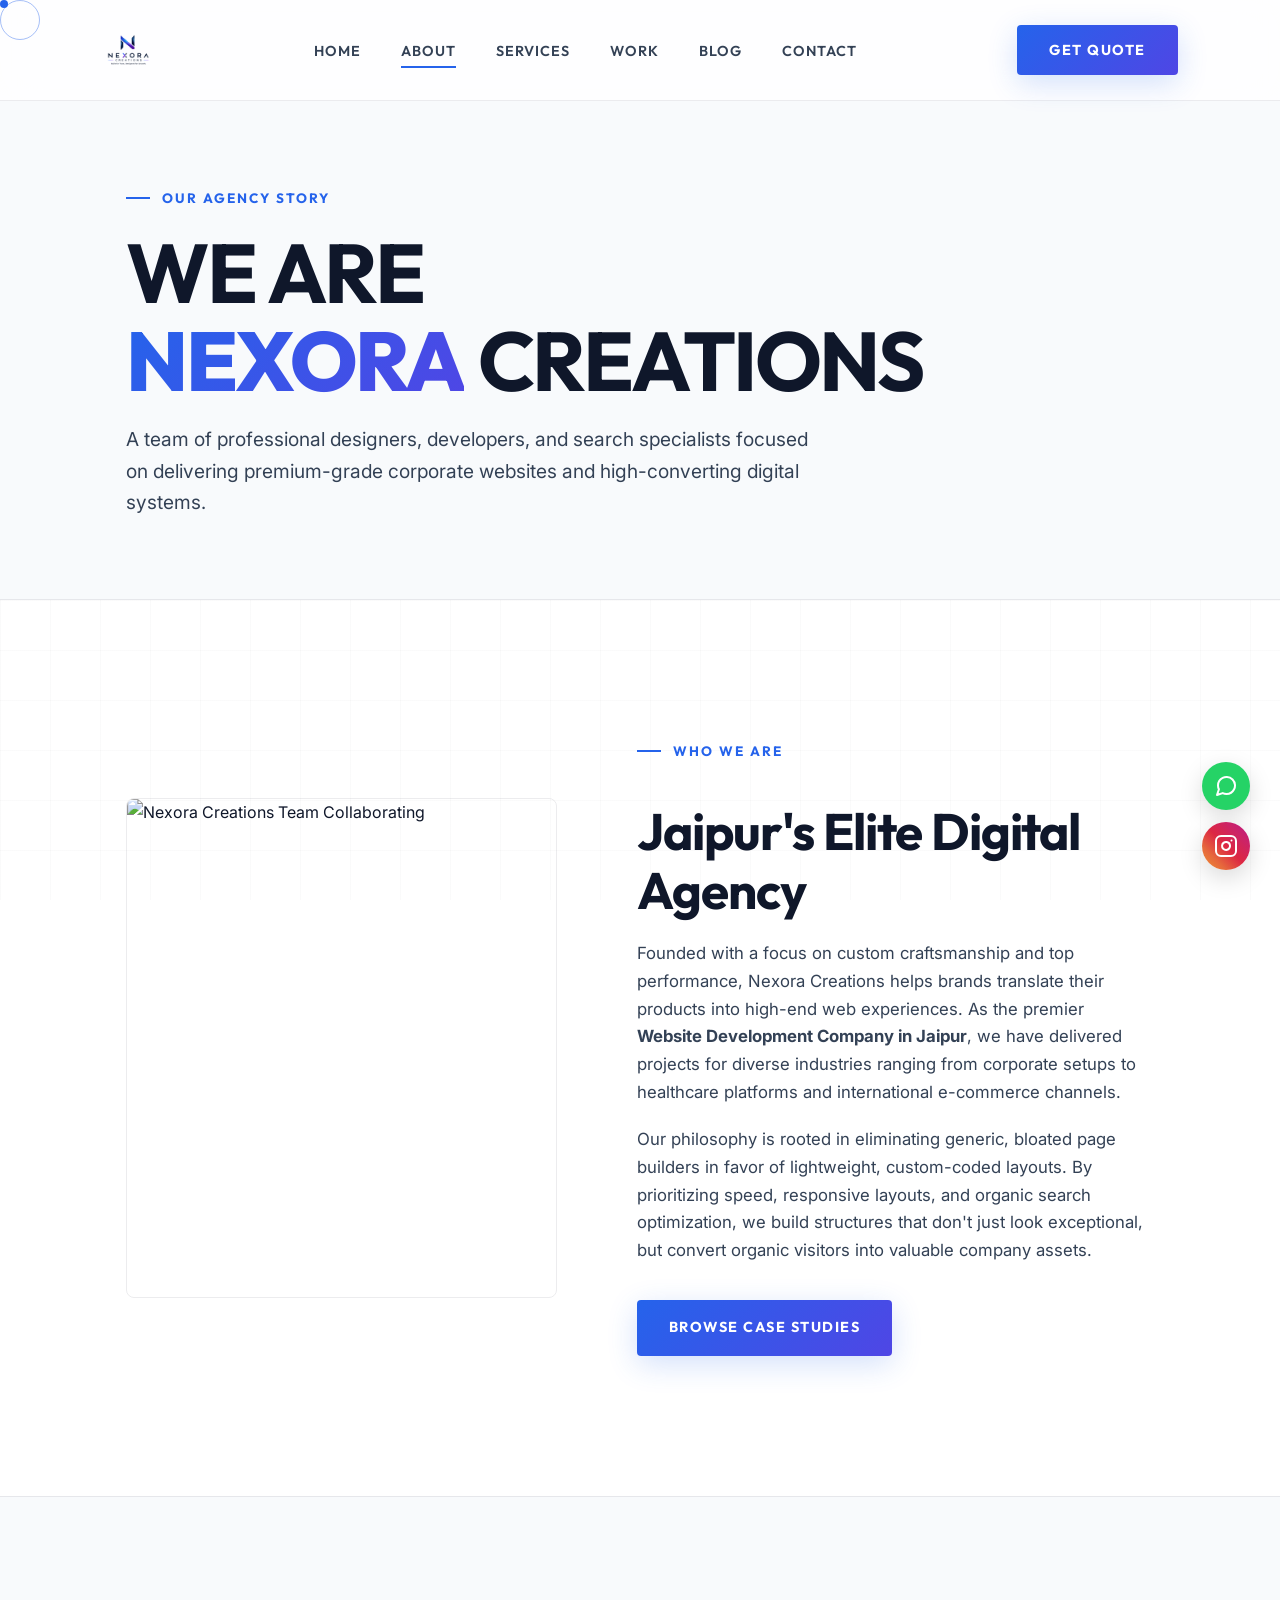
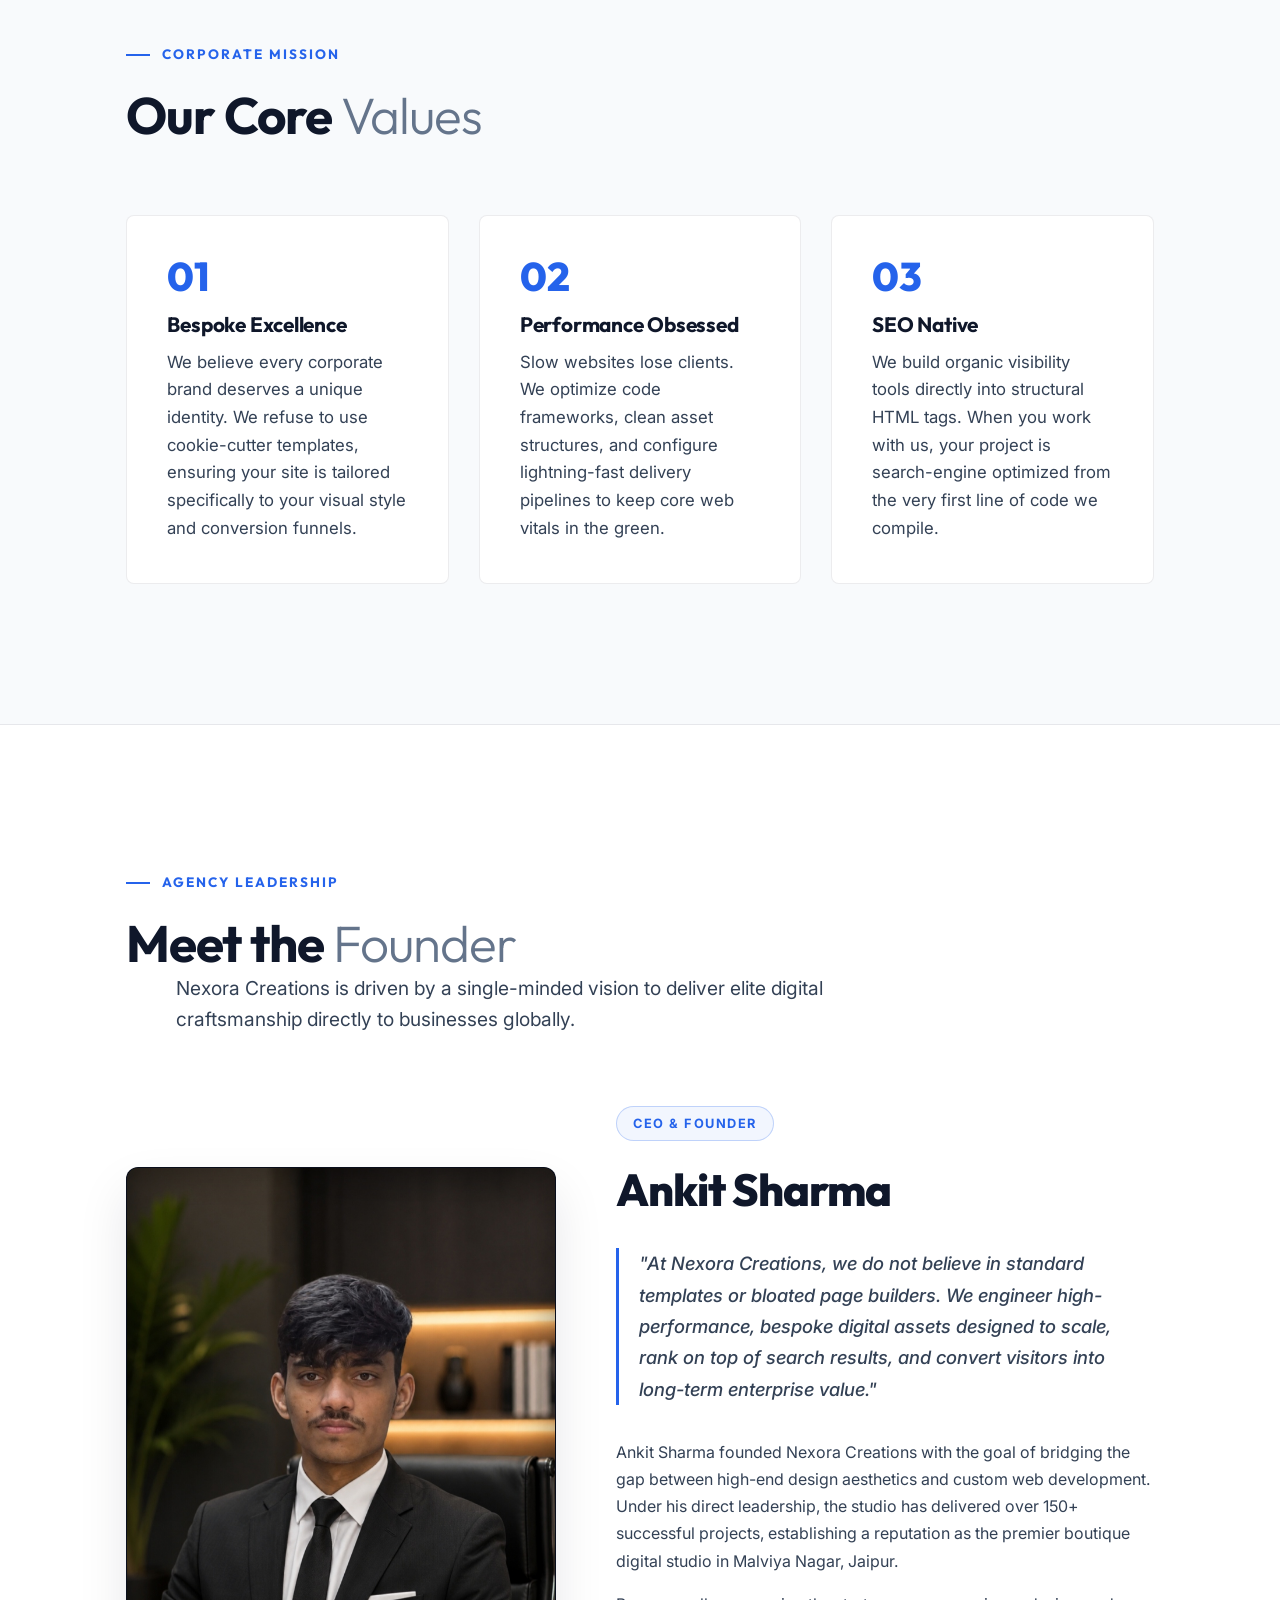
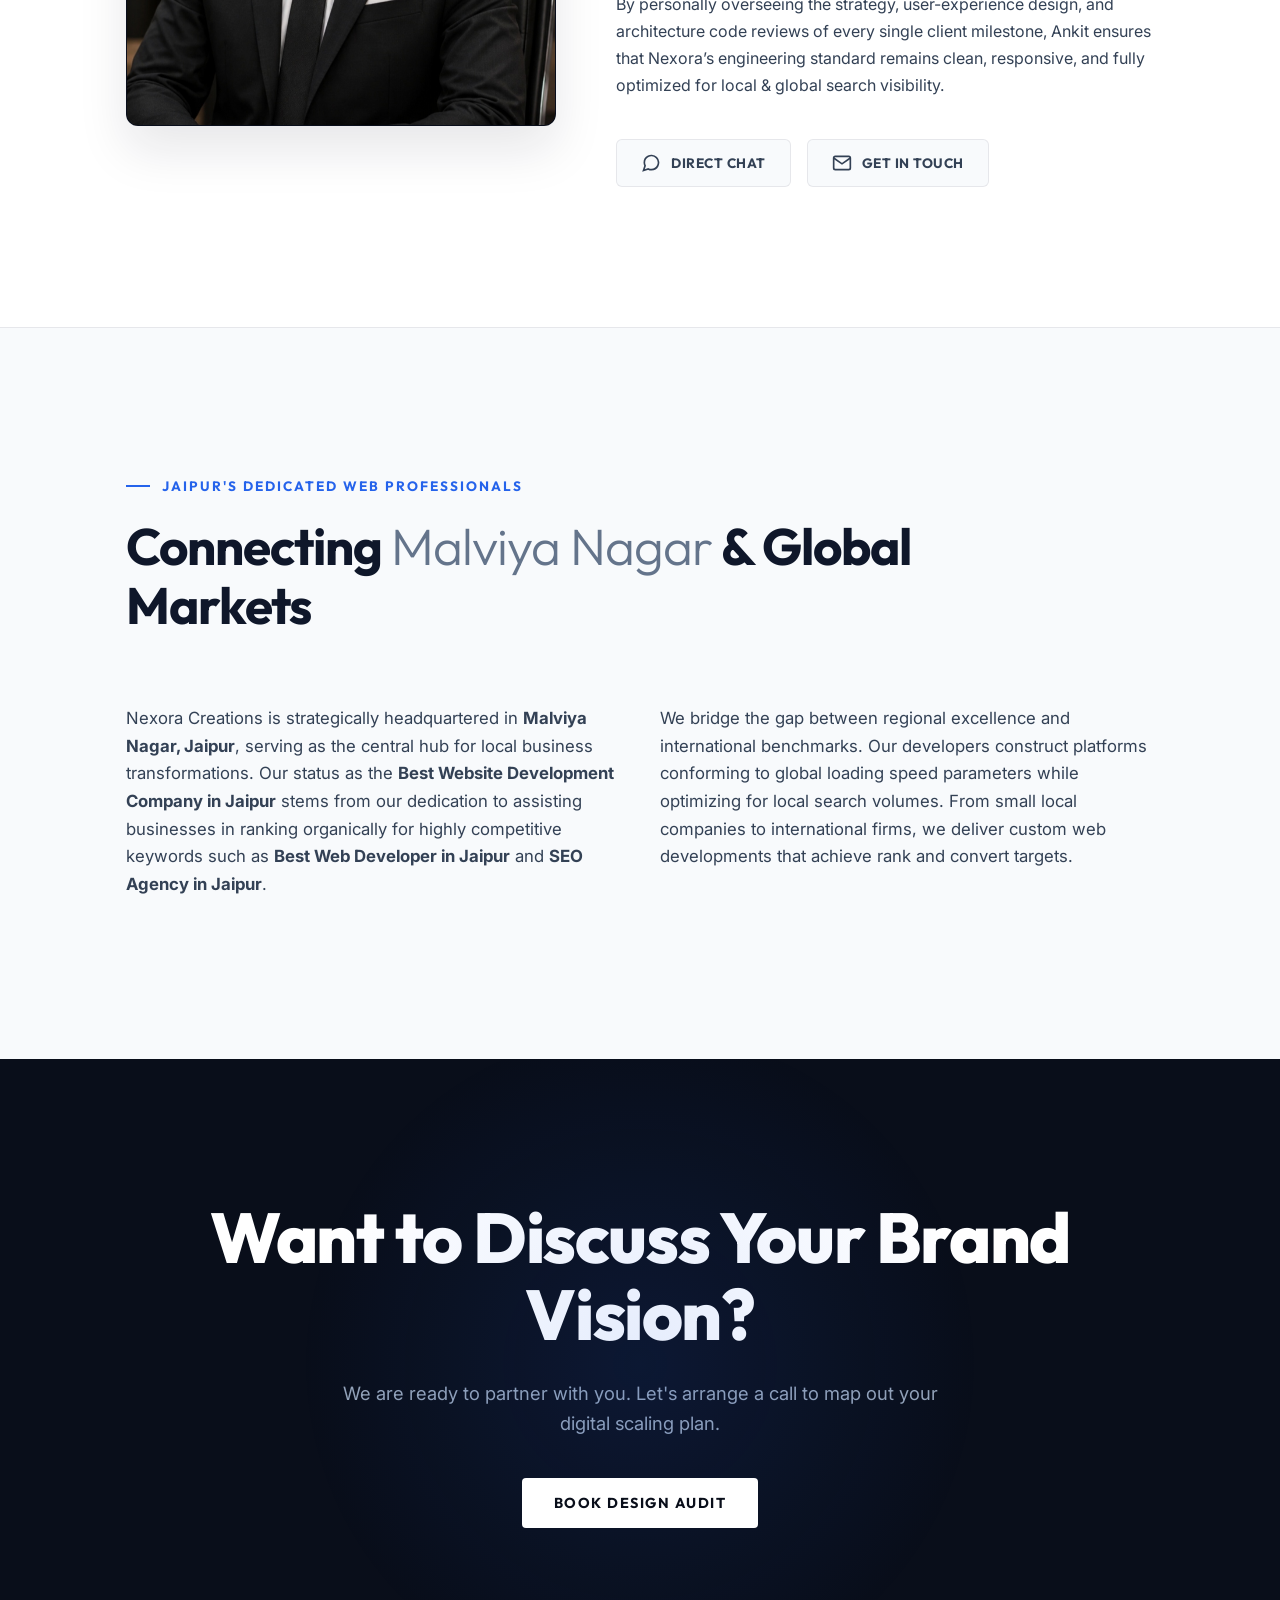
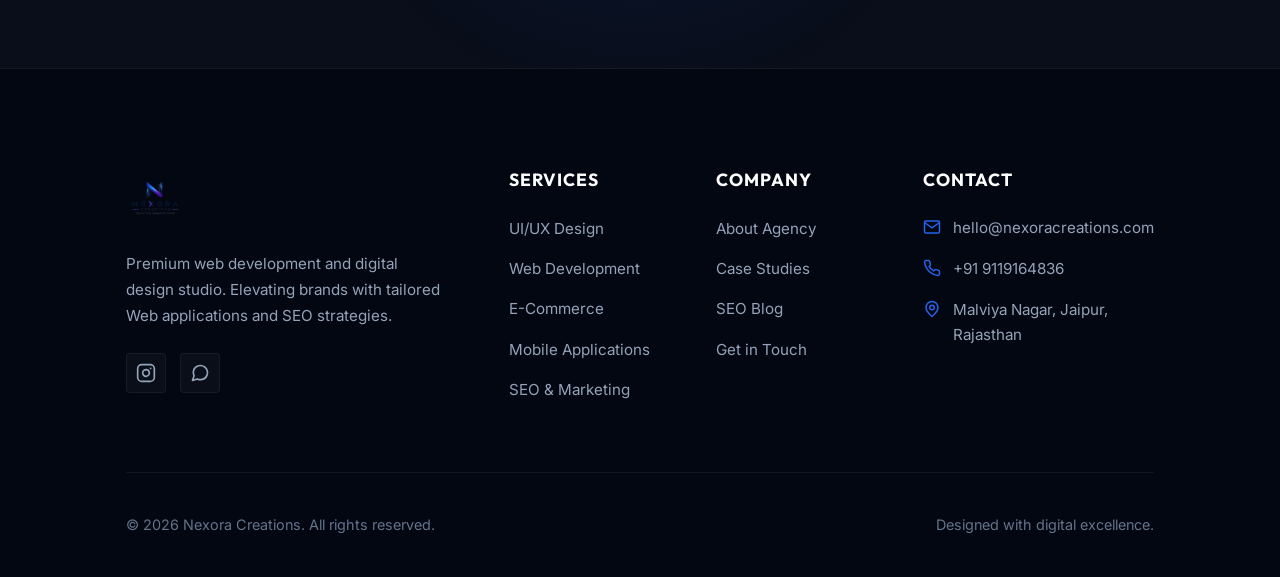
==== about.html @ 2a646247 "Initial website upload" ====
<!DOCTYPE html>
<html lang="en" class="lenis lenis-smooth">

<head>
    <meta charset="UTF-8">
    <meta name="viewport" content="width=device-width, initial-scale=1.0">
    <meta name="color-scheme" content="light only">
    
    <!-- Primary SEO Metadata -->
    <title>About Us — Nexora Creations | Best Digital Agency in Jaipur</title>
    <meta name="description" content="Discover the story behind Nexora Creations. As the Best Digital Agency and Website Development Company in Jaipur, we specialize in high-end design, custom development, and SEO.">
    <meta name="keywords" content="Best Digital Agency in Jaipur, Website Designer in Malviya Nagar Jaipur, Best Web Developer in Jaipur, Custom Website Development">
    <meta name="robots" content="index, follow">
    <link rel="canonical" href="https://www.nexoracreations.com/about.html">

    <!-- Open Graph -->
    <meta property="og:type" content="website">
    <meta property="og:url" content="https://www.nexoracreations.com/about.html">
    <meta property="og:title" content="About Us — Nexora Creations | Best Digital Agency in Jaipur">
    <meta property="og:description" content="Meet the team crafting premium digital excellence in Jaipur. Custom designs, modern architectures, and organic growth solutions.">
    <meta property="og:image" content="logo.png">

    <!-- Fonts -->
    <link rel="preconnect" href="https://fonts.googleapis.com">
    <link rel="preconnect" href="https://fonts.gstatic.com" crossorigin>
    <link href="https://fonts.googleapis.com/css2?family=Outfit:wght@200;300;400;500;600;700;800;900&family=Inter:wght@300;400;500;600&display=swap" rel="stylesheet">
    
    <!-- Stylesheets -->
    <link rel="stylesheet" href="css/style.css">

    <!-- Library Scripts -->
    <script src="https://cdn.jsdelivr.net/gh/studio-freight/lenis@1.0.27/bundled/lenis.min.js"></script>
    <script src="https://cdnjs.cloudflare.com/ajax/libs/gsap/3.12.2/gsap.min.js"></script>
    <script src="https://cdnjs.cloudflare.com/ajax/libs/gsap/3.12.2/ScrollTrigger.min.js"></script>
    <script src="https://cdnjs.cloudflare.com/ajax/libs/vanilla-tilt/1.8.1/vanilla-tilt.min.js"></script>
    <!-- Structured Schema Markup (SEO) -->
    <script type="application/ld+json">
    {
      "@context": "https://schema.org",
      "@type": "AboutPage",
      "mainEntity": {
        "@type": "ProfessionalService",
        "name": "Nexora Creations",
        "image": "logo.png",
        "@id": "https://www.nexoracreations.com/#organization",
        "url": "https://www.nexoracreations.com/",
        "telephone": "+919119164836",
        "address": {
          "@type": "PostalAddress",
          "streetAddress": "Malviya Nagar",
          "addressLocality": "Jaipur",
          "addressRegion": "Rajasthan",
          "postalCode": "302017",
          "addressCountry": "IN"
        },
        "founder": {
          "@type": "Person",
          "name": "Ankit Sharma",
          "jobTitle": "CEO & Founder",
          "image": "ankit-sharma.jpg"
        }
      }
    }
    </script>
</head>

<body>

    <!-- Background Noise overlay -->
    <div class="bg-noise"></div>

    <!-- Custom Animated Cursor -->
    <div class="cursor-dot" id="cursorDot"></div>
    <div class="cursor-ring" id="cursorRing"></div>

    <!-- Navigation Header -->
    <header>
        <nav id="navbar">
            <a href="index.html">
                <img src="logo.png" alt="Nexora Creations Logo" class="nav-logo">
            </a>
            
            <ul class="nav-links">
                <li><a href="index.html">Home</a></li>
                <li><a href="about.html" class="active">About</a></li>
                <li><a href="services.html">Services</a></li>
                <li><a href="portfolio.html">Work</a></li>
                <li><a href="blog.html">Blog</a></li>
                <li><a href="contact.html">Contact</a></li>
            </ul>

            <div class="nav-actions">
                <button class="btn btn-primary" onclick="openModal()">Get Quote</button>
                <button class="nav-toggle" aria-label="Toggle Menu">
                    <span></span>
                    <span></span>
                    <span></span>
                </button>
            </div>
        </nav>
    </header>

    <!-- Mobile Bottom Navigation Bar -->
    <div class="mobile-bottom-nav">
        <a href="index.html">
            <svg viewBox="0 0 24 24" fill="none" stroke="currentColor" stroke-width="2" stroke-linecap="round" stroke-linejoin="round">
                <path d="M3 9l9-7 9 7v11a2 2 0 0 1-2 2H5a2 2 0 0 1-2-2z"></path>
                <polyline points="9 22 9 12 15 12 15 22"></polyline>
            </svg>
            <span>Home</span>
        </a>
        <a href="services.html">
            <svg viewBox="0 0 24 24" fill="none" stroke="currentColor" stroke-width="2" stroke-linecap="round" stroke-linejoin="round">
                <rect x="3" y="3" width="7" height="7"></rect>
                <rect x="14" y="3" width="7" height="7"></rect>
                <rect x="14" y="14" width="7" height="7"></rect>
                <rect x="3" y="14" width="7" height="7"></rect>
            </svg>
            <span>Services</span>
        </a>
        <a href="portfolio.html">
            <svg viewBox="0 0 24 24" fill="none" stroke="currentColor" stroke-width="2" stroke-linecap="round" stroke-linejoin="round">
                <path d="M22 19a2 2 0 0 1-2 2H4a2 2 0 0 1-2-2V5a2 2 0 0 1 2-2h5l2 3h9a2 2 0 0 1 2 2z"></path>
            </svg>
            <span>Work</span>
        </a>
        <button onclick="openModal()">
            <svg viewBox="0 0 24 24" fill="none" stroke="currentColor" stroke-width="2" stroke-linecap="round" stroke-linejoin="round">
                <path d="M4 4h16c1.1 0 2 .9 2 2v12c0 1.1-.9 2-2 2H4c-1.1 0-2-.9-2-2V6c0-1.1.9-2 2-2z"></path>
                <polyline points="22,6 12,13 2,6"></polyline>
            </svg>
            <span>Quote</span>
        </button>
    </div>

    <main>
        <!-- About Hero Section -->
        <section class="about-hero">
            <div class="container">
                <div class="section-tag hero-tag" style="opacity: 1; transform: none;">Our Agency Story</div>
                <h1 class="hero-title" style="margin-bottom: 20px;">
                    <span class="line" style="overflow: visible;"><span class="word" style="opacity: 1; transform: none;">WE ARE</span></span>
                    <span class="line" style="overflow: visible;"><span class="word highlight" style="opacity: 1; transform: none;">NEXORA</span> <span class="word" style="opacity: 1; transform: none;">CREATIONS</span></span>
                </h1>
                <p class="lead">A team of professional designers, developers, and search specialists focused on delivering premium-grade corporate websites and high-converting digital systems.</p>
            </div>
        </section>

        <!-- Who We Are / Intro Details -->
        <section class="about-intro">
            <div class="container">
                <div class="about-intro-grid">
                    <div class="about-intro-img gs-reveal">
                        <img src="https://images.unsplash.com/photo-1522071820081-009f0129c71c?auto=format&fit=crop&w=800&q=80" alt="Nexora Creations Team Collaborating">
                    </div>
                    <div class="about-intro-content gs-reveal">
                        <div class="section-tag">Who We Are</div>
                        <h2>Jaipur's Elite <span>Digital Agency</span></h2>
                        <p>Founded with a focus on custom craftsmanship and top performance, Nexora Creations helps brands translate their products into high-end web experiences. As the premier <strong>Website Development Company in Jaipur</strong>, we have delivered projects for diverse industries ranging from corporate setups to healthcare platforms and international e-commerce channels.</p>
                        <p>Our philosophy is rooted in eliminating generic, bloated page builders in favor of lightweight, custom-coded layouts. By prioritizing speed, responsive layouts, and organic search optimization, we build structures that don't just look exceptional, but convert organic visitors into valuable company assets.</p>
                        <div style="margin-top: 15px;">
                            <a href="portfolio.html" class="btn btn-primary">Browse Case Studies</a>
                        </div>
                    </div>
                </div>
            </div>
        </section>

        <!-- Core Corporate Values -->
        <section class="about-values" style="background-color: var(--color-bg-alt); border-top: 1px solid var(--color-border-light); border-bottom: 1px solid var(--color-border-light);">
            <div class="container">
                <div class="section-title-wrap text-center">
                    <div class="section-tag gs-reveal">Corporate Mission</div>
                    <h2 class="section-title gs-reveal">Our Core <span>Values</span></h2>
                </div>

                <div class="values-grid">
                    <!-- Value 1 -->
                    <div class="value-card gs-reveal">
                        <div class="value-num">01</div>
                        <h3 class="value-title">Bespoke Excellence</h3>
                        <p>We believe every corporate brand deserves a unique identity. We refuse to use cookie-cutter templates, ensuring your site is tailored specifically to your visual style and conversion funnels.</p>
                    </div>

                    <!-- Value 2 -->
                    <div class="value-card gs-reveal">
                        <div class="value-num">02</div>
                        <h3 class="value-title">Performance Obsessed</h3>
                        <p>Slow websites lose clients. We optimize code frameworks, clean asset structures, and configure lightning-fast delivery pipelines to keep core web vitals in the green.</p>
                    </div>

                    <!-- Value 3 -->
                    <div class="value-card gs-reveal">
                        <div class="value-num">03</div>
                        <h3 class="value-title">SEO Native</h3>
                        <p>We build organic visibility tools directly into structural HTML tags. When you work with us, your project is search-engine optimized from the very first line of code we compile.</p>
                    </div>
                </div>
            </div>
        </section>

        <!-- Professional Team Section -->
        <section class="about-team" id="leadership">
            <div class="container">
                <div class="section-title-wrap text-center">
                    <div class="section-tag gs-reveal">Agency Leadership</div>
                    <h2 class="section-title gs-reveal">Meet the <span>Founder</span></h2>
                    <p class="lead gs-reveal" style="margin-inline: auto;">Nexora Creations is driven by a single-minded vision to deliver elite digital craftsmanship directly to businesses globally.</p>
                </div>

                <div class="founder-profile-grid gs-reveal">
                    <!-- Left: Founder Image Wrapper -->
                    <div class="founder-img-col">
                        <div class="founder-img-wrapper" data-tilt>
                            <img src="ankit-sharma.jpg" alt="Ankit Sharma - CEO & Founder of Nexora Creations" class="founder-image">
                            <div class="founder-img-glow"></div>
                        </div>
                    </div>
                    
                    <!-- Right: Founder Details & Biography -->
                    <div class="founder-info-col">
                        <div class="founder-role-tag">CEO & Founder</div>
                        <h3 class="founder-name">Ankit Sharma</h3>
                        <p class="founder-quote">"At Nexora Creations, we do not believe in standard templates or bloated page builders. We engineer high-performance, bespoke digital assets designed to scale, rank on top of search results, and convert visitors into long-term enterprise value."</p>
                        
                        <div class="founder-bio">
                            <p>Ankit Sharma founded Nexora Creations with the goal of bridging the gap between high-end design aesthetics and custom web development. Under his direct leadership, the studio has delivered over 150+ successful projects, establishing a reputation as the premier boutique digital studio in Malviya Nagar, Jaipur.</p>
                            <p>By personally overseeing the strategy, user-experience design, and architecture code reviews of every single client milestone, Ankit ensures that Nexora’s engineering standard remains clean, responsive, and fully optimized for local & global search visibility.</p>
                        </div>

                        <!-- Founder Socials & CTA -->
                        <div class="founder-socials-wrap">
                            <a href="https://wa.me/919119164836" target="_blank" class="founder-social-link" aria-label="WhatsApp Contact">
                                <svg viewBox="0 0 24 24" width="20" height="20" stroke="currentColor" stroke-width="2" fill="none"><path d="M21 11.5a8.38 8.38 0 0 1-.9 3.8 8.5 8.5 0 0 1-7.6 4.7 8.38 8.38 0 0 1-3.8-.9L3 21l1.9-5.7a8.38 8.38 0 0 1-.9-3.8 8.5 8.5 0 0 1 4.7-7.6 8.38 8.38 0 0 1 3.8-.9h.5a8.48 8.48 0 0 1 8 8v.5z"></path></svg>
                                <span>Direct Chat</span>
                            </a>
                            <a href="mailto:hello@nexoracreations.com" class="founder-social-link" aria-label="Email Contact">
                                <svg viewBox="0 0 24 24" width="20" height="20" stroke="currentColor" stroke-width="2" fill="none"><path d="M4 4h16c1.1 0 2 .9 2 2v12c0 1.1-.9 2-2 2H4c-1.1 0-2-.9-2-2V6c0-1.1.9-2 2-2z"></path><polyline points="22,6 12,13 2,6"></polyline></svg>
                                <span>Get in Touch</span>
                            </a>
                        </div>
                    </div>
                </div>
            </div>
        </section>

        <!-- Local SEO Text Module -->
        <section class="about-seo" style="background-color: var(--color-bg-alt); border-top: 1px solid var(--color-border-light);">
            <div class="container">
                <div class="section-title-wrap">
                    <div class="section-tag gs-reveal">Jaipur's Dedicated Web Professionals</div>
                    <h2 class="section-title gs-reveal">Connecting <span>Malviya Nagar</span> & Global Markets</h2>
                </div>
                <div class="grid-2 gs-reveal">
                    <div>
                        <p style="margin-bottom: 20px;">Nexora Creations is strategically headquartered in <strong>Malviya Nagar, Jaipur</strong>, serving as the central hub for local business transformations. Our status as the <strong>Best Website Development Company in Jaipur</strong> stems from our dedication to assisting businesses in ranking organically for highly competitive keywords such as <strong>Best Web Developer in Jaipur</strong> and <strong>SEO Agency in Jaipur</strong>.</p>
                    </div>
                    <div>
                        <p style="margin-bottom: 20px;">We bridge the gap between regional excellence and international benchmarks. Our developers construct platforms conforming to global loading speed parameters while optimizing for local search volumes. From small local companies to international firms, we deliver custom web developments that achieve rank and convert targets.</p>
                    </div>
                </div>
            </div>
        </section>

        <!-- Final CTA Section -->
        <section class="cta-section">
            <div class="container">
                <h2 class="cta-title gs-reveal">Want to Discuss Your Brand Vision?</h2>
                <p class="cta-desc gs-reveal">We are ready to partner with you. Let's arrange a call to map out your digital scaling plan.</p>
                <button class="btn btn-dark gs-reveal" onclick="openModal()">Book Design Audit</button>
            </div>
        </section>
    </main>

    <!-- Footer -->
    <footer>
        <div class="container">
            <div class="footer-grid">
                <div class="footer-brand">
                    <img src="logo.png" alt="Nexora Creations Logo" class="footer-logo">
                    <p>Premium web development and digital design studio. Elevating brands with tailored Web applications and SEO strategies.</p>
                    <div class="footer-socials">
                        <a href="https://www.instagram.com/nexoracreationss" target="_blank" aria-label="Instagram"><svg viewBox="0 0 24 24" width="20" height="20" stroke="currentColor" stroke-width="2" fill="none" stroke-linecap="round" stroke-linejoin="round"><rect x="2" y="2" width="20" height="20" rx="5" ry="5"></rect><path d="M16 11.37A4 4 0 1 1 12.63 8 4 4 0 0 1 16 11.37z"></path><line x1="17.5" y1="6.5" x2="17.51" y2="6.5"></line></svg></a>
                        <a href="https://wa.me/919119164836" target="_blank" aria-label="WhatsApp"><svg viewBox="0 0 24 24" width="20" height="20" stroke="currentColor" stroke-width="2" fill="none" stroke-linecap="round" stroke-linejoin="round"><path d="M21 11.5a8.38 8.38 0 0 1-.9 3.8 8.5 8.5 0 0 1-7.6 4.7 8.38 8.38 0 0 1-3.8-.9L3 21l1.9-5.7a8.38 8.38 0 0 1-.9-3.8 8.5 8.5 0 0 1 4.7-7.6 8.38 8.38 0 0 1 3.8-.9h.5a8.48 8.48 0 0 1 8 8v.5z"></path></svg></a>
                    </div>
                </div>

                <div>
                    <h4 class="footer-title">Services</h4>
                    <ul class="footer-links">
                        <li><a href="services.html">UI/UX Design</a></li>
                        <li><a href="services.html">Web Development</a></li>
                        <li><a href="services.html">E-Commerce</a></li>
                        <li><a href="services.html">Mobile Applications</a></li>
                        <li><a href="services.html">SEO & Marketing</a></li>
                    </ul>
                </div>

                <div>
                    <h4 class="footer-title">Company</h4>
                    <ul class="footer-links">
                        <li><a href="about.html">About Agency</a></li>
                        <li><a href="portfolio.html">Case Studies</a></li>
                        <li><a href="blog.html">SEO Blog</a></li>
                        <li><a href="contact.html">Get in Touch</a></li>
                    </ul>
                </div>

                <div>
                    <h4 class="footer-title">Contact</h4>
                    <div class="footer-contact-info">
                        <div class="footer-contact-item">
                            <svg viewBox="0 0 24 24" width="18" height="18" stroke="currentColor" stroke-width="2" fill="none"><path d="M4 4h16c1.1 0 2 .9 2 2v12c0 1.1-.9 2-2 2H4c-1.1 0-2-.9-2-2V6c0-1.1.9-2 2-2z"></path><polyline points="22,6 12,13 2,6"></polyline></svg>
                            <a href="mailto:hello@nexoracreations.com">hello@nexoracreations.com</a>
                        </div>
                        <div class="footer-contact-item">
                            <svg viewBox="0 0 24 24" width="18" height="18" stroke="currentColor" stroke-width="2" fill="none"><path d="M22 16.92v3a2 2 0 0 1-2.18 2 19.79 19.79 0 0 1-8.63-3.07 19.5 19.5 0 0 1-6-6 19.79 19.79 0 0 1-3.07-8.67A2 2 0 0 1 4.11 2h3a2 2 0 0 1 2 1.72 12.84 12.84 0 0 0 .7 2.81 2 2 0 0 1-.45 2.11L8.09 9.91a16 16 0 0 0 6 6l1.27-1.27a2 2 0 0 1 2.11-.45 12.84 12.84 0 0 0 2.81.7A2 2 0 0 1 22 16.92z"></path></svg>
                            <a href="tel:+919119164836">+91 9119164836</a>
                        </div>
                        <div class="footer-contact-item">
                            <svg viewBox="0 0 24 24" width="18" height="18" stroke="currentColor" stroke-width="2" fill="none"><path d="M12 2a8 8 0 0 0-8 8c0 5.25 8 12 8 12s8-6.75 8-12a8 8 0 0 0-8-8z"></path><circle cx="12" cy="10" r="3"></circle></svg>
                            <span>Malviya Nagar, Jaipur, Rajasthan</span>
                        </div>
                    </div>
                </div>
            </div>

            <div class="footer-bottom">
                <div>&copy; 2026 Nexora Creations. All rights reserved.</div>
                <div>Designed with digital excellence.</div>
            </div>
        </div>
    </footer>

    <!-- Quote Modal Overlay -->
    <div class="modal-overlay" id="contactModal">
        <div class="modal-content">
            <button class="modal-close" onclick="closeModal()">×</button>
            <div id="modalFormContainer">
                <h3 style="font-size: 2rem; margin-bottom: 8px; font-weight: 800;">Let's Build Something.</h3>
                <p style="color: var(--color-text-muted); margin-bottom: 24px; font-size: 0.95rem;">Fill out the details below and we will contact you within 24 hours.</p>
                
                <form id="projectForm" action="https://formspree.io/f/xjglbkdb" method="POST">
                    <input type="hidden" name="_subject" value="Nexora About Inquiry">
                    <input type="hidden" name="_captcha" value="false">
                    <input type="hidden" name="_template" value="table">
                    
                    <div class="form-group" style="margin-bottom: 16px;">
                        <input type="text" name="name" placeholder="Your Name" required class="form-control">
                    </div>
                    <div class="form-group" style="margin-bottom: 16px;">
                        <input type="email" name="email" placeholder="Your Email Address" required class="form-control">
                    </div>
                    <div class="form-group" style="margin-bottom: 16px;">
                        <input type="tel" name="phone" placeholder="Your Phone Number" class="form-control">
                    </div>
                    <div class="form-group" style="margin-bottom: 20px;">
                        <textarea name="requirements" placeholder="Tell us about your project requirements..." required class="form-control" rows="4"></textarea>
                    </div>
                    
                    <input type="text" name="_honey" style="display:none">
                    <button type="submit" class="btn btn-primary" style="width: 100%; cursor: none;">Submit Details</button>
                </form>
            </div>

            <div id="modalSuccess" style="display: none; text-align: center; padding: 20px 0;">
                <div class="success-check">✓</div>
                <h3 style="font-size: 2.2rem; margin-bottom: 12px; font-weight: 800;">Thank You!</h3>
                <p style="color: var(--color-text-secondary); font-size: 1.05rem; line-height: 1.6;">Your project details have been received successfully. Our team will contact you shortly.</p>
            </div>
        </div>
    </div>

    <!-- Floating Socials -->
    <div class="floating-socials">
        <a href="https://wa.me/919119164836" class="float-btn float-whatsapp" target="_blank" title="WhatsApp Us" aria-label="WhatsApp Contact">
            <svg viewBox="0 0 24 24" width="24" height="24" stroke="currentColor" stroke-width="2" fill="none" stroke-linecap="round" stroke-linejoin="round">
                <path d="M21 11.5a8.38 8.38 0 0 1-.9 3.8 8.5 8.5 0 0 1-7.6 4.7 8.38 8.38 0 0 1-3.8-.9L3 21l1.9-5.7a8.38 8.38 0 0 1-.9-3.8 8.5 8.5 0 0 1 4.7-7.6 8.38 8.38 0 0 1 3.8-.9h.5a8.48 8.48 0 0 1 8 8v.5z"></path>
            </svg>
        </a>
        <a href="https://www.instagram.com/nexoracreationss" class="float-btn float-instagram" target="_blank" title="Instagram" aria-label="Instagram Social Link">
            <svg viewBox="0 0 24 24" width="24" height="24" stroke="currentColor" stroke-width="2" fill="none" stroke-linecap="round" stroke-linejoin="round">
                <rect x="2" y="2" width="20" height="20" rx="5" ry="5"></rect>
                <path d="M16 11.37A4 4 0 1 1 12.63 8 4 4 0 0 1 16 11.37z"></path>
                <line x1="17.5" y1="6.5" x2="17.51" y2="6.5"></line>
            </svg>
        </a>
    </div>

    <!-- Main scripts -->
    <script src="js/main.js" defer></script>
</body>

</html>
---- css/style.css ----
/* ==========================================================================
   Nexora Creations - Premium Unified Stylesheet
   ========================================================================== */

/* --------------------------------------------------------------------------
   1. Design System Variables & Tokens
   -------------------------------------------------------------------------- */
:root {
    /* Color Palette */
    --color-bg-light: #ffffff;
    --color-bg-alt: #f8fafc;
    --color-bg-dark: #090e1a;
    --color-surface-light: rgba(255, 255, 255, 0.8);
    --color-surface-dark: rgba(15, 23, 42, 0.95);
    
    --color-text-primary: #0f172a;    /* Slate 900 */
    --color-text-secondary: #334155;  /* Slate 700 */
    --color-text-muted: #64748b;      /* Slate 500 */
    --color-text-light: #f1f5f9;      /* Slate 100 */
    
    --color-primary: #2563eb;         /* Royal Blue */
    --color-primary-hover: #1d4ed8;   /* Darker Blue */
    --color-accent: #4f46e5;          /* Indigo Accent */
    --color-accent-glow: rgba(79, 70, 229, 0.15);
    
    --color-border-light: rgba(15, 23, 42, 0.08);
    --color-border-dark: rgba(255, 255, 255, 0.08);
    --color-border-accent: rgba(37, 99, 235, 0.25);

    /* Fonts */
    --font-heading: 'Outfit', -apple-system, BlinkMacSystemFont, "Segoe UI", Roboto, sans-serif;
    --font-body: 'Inter', -apple-system, BlinkMacSystemFont, "Segoe UI", Roboto, sans-serif;

    /* Transitions & Shadow */
    --transition-smooth: all 0.4s cubic-bezier(0.16, 1, 0.3, 1);
    --transition-fast: all 0.2s ease;
    --shadow-sm: 0 2px 8px rgba(15, 23, 42, 0.04);
    --shadow-md: 0 12px 30px rgba(15, 23, 42, 0.06);
    --shadow-lg: 0 24px 50px rgba(15, 23, 42, 0.1);
    --shadow-accent: 0 8px 30px rgba(37, 99, 235, 0.2);

    /* Layout Spacing */
    --section-padding: 140px 8%;
    --section-padding-mobile: 90px 5%;
}

/* --------------------------------------------------------------------------
   2. Reset & Core Setups
   -------------------------------------------------------------------------- */
* {
    box-sizing: border-box;
    margin: 0;
    padding: 0;
}

html {
    scroll-behavior: initial;
    overflow-x: hidden;
}

html.lenis {
    height: auto;
}

.lenis.lenis-smooth {
    scroll-behavior: auto !important;
}

.lenis.lenis-smooth [data-lenis-prevent] {
    overscroll-behavior: contain;
}

.lenis.lenis-stopped {
    overflow: hidden;
}

.lenis.lenis-scrolling iframe {
    pointer-events: none;
}

body {
    background-color: var(--color-bg-light);
    color: var(--color-text-primary);
    font-family: var(--font-body);
    font-size: 16px;
    line-height: 1.65;
    -webkit-font-smoothing: antialiased;
    -moz-osx-font-smoothing: grayscale;
    overflow-x: hidden;
    cursor: none; /* Hide cursor for custom cursor experience */
}

/* Global Container */
.container {
    width: 100%;
    max-width: 1300px;
    margin: 0 auto;
    padding: 0 24px;
}

/* Grid helper */
.grid-2 { display: grid; grid-template-columns: repeat(2, 1fr); gap: 40px; }
.grid-3 { display: grid; grid-template-columns: repeat(3, 1fr); gap: 30px; }
.grid-4 { display: grid; grid-template-columns: repeat(4, 1fr); gap: 24px; }

/* --------------------------------------------------------------------------
   3. Custom Cursor
   -------------------------------------------------------------------------- */
.cursor-dot {
    width: 8px;
    height: 8px;
    background-color: var(--color-primary);
    border-radius: 50%;
    position: fixed;
    top: 0;
    left: 0;
    pointer-events: none;
    z-index: 100000;
    transition: width 0.2s, height 0.2s, background-color 0.2s;
    will-change: transform;
}

.cursor-ring {
    width: 40px;
    height: 40px;
    border: 1.5px solid rgba(37, 99, 235, 0.4);
    border-radius: 50%;
    position: fixed;
    top: 0;
    left: 0;
    pointer-events: none;
    z-index: 99999;
    transition: width 0.3s, height 0.3s, border-color 0.3s;
    will-change: transform;
}

@media (max-width: 991px) {
    .cursor-dot, .cursor-ring {
        display: none !important;
    }
    body {
        cursor: auto;
    }
}

/* --------------------------------------------------------------------------
   4. Background Elements
   -------------------------------------------------------------------------- */
.bg-noise {
    position: fixed;
    inset: 0;
    z-index: 0;
    background-image: 
        linear-gradient(to right, rgba(15, 23, 42, 0.02) 1px, transparent 1px), 
        linear-gradient(to bottom, rgba(15, 23, 42, 0.02) 1px, transparent 1px);
    background-size: 50px 50px;
    pointer-events: none;
}

.bg-glow {
    position: absolute;
    width: 600px;
    height: 600px;
    background: radial-gradient(circle, var(--color-accent-glow) 0%, transparent 70%);
    border-radius: 50%;
    pointer-events: none;
    z-index: 1;
    filter: blur(80px);
    opacity: 0.6;
}

/* --------------------------------------------------------------------------
   5. Typography
   -------------------------------------------------------------------------- */
h1, h2, h3, h4, h5, h6 {
    font-family: var(--font-heading);
    font-weight: 700;
    line-height: 1.2;
    color: var(--color-text-primary);
}

h1 {
    font-size: clamp(2.8rem, 6.5vw, 5.2rem);
    letter-spacing: -0.03em;
    line-height: 1.05;
}

h2 {
    font-size: clamp(2.2rem, 4vw, 3.4rem);
    letter-spacing: -0.02em;
    line-height: 1.15;
}

h3 {
    font-size: clamp(1.4rem, 2.5vw, 1.8rem);
    letter-spacing: -0.01em;
}

p {
    color: var(--color-text-secondary);
    font-family: var(--font-body);
    font-size: 1.05rem;
    font-weight: 400;
}

p.lead {
    font-size: 1.2rem;
    color: var(--color-text-secondary);
    max-width: 700px;
}

a {
    color: inherit;
    text-decoration: none;
    transition: var(--transition-fast);
}

/* --------------------------------------------------------------------------
   6. Sections General
   -------------------------------------------------------------------------- */
section {
    position: relative;
    padding: var(--section-padding);
    overflow: hidden;
    z-index: 5;
}

.section-dark {
    background-color: var(--color-bg-dark);
    color: var(--color-text-light);
}

.section-dark h2, 
.section-dark h3, 
.section-dark h4 {
    color: #ffffff;
}

.section-dark p {
    color: #94a3b8; /* slate 400 */
}

.section-tag {
    display: inline-flex;
    align-items: center;
    gap: 12px;
    color: var(--color-primary);
    font-family: var(--font-heading);
    font-size: 0.85rem;
    font-weight: 700;
    letter-spacing: 2px;
    text-transform: uppercase;
    margin-bottom: 20px;
}

.section-tag::before {
    content: '';
    width: 24px;
    height: 2px;
    background-color: var(--color-primary);
    display: inline-block;
}

.section-title-wrap {
    margin-bottom: 70px;
    max-width: 800px;
}

.section-title span {
    font-weight: 300;
    color: var(--color-text-muted);
}

.section-dark .section-title span {
    color: #64748b;
}

/* --------------------------------------------------------------------------
   7. Navigation Header
   -------------------------------------------------------------------------- */
#navbar {
    position: fixed;
    top: 0;
    left: 0;
    width: 100%;
    z-index: 100;
    display: flex;
    justify-content: space-between;
    align-items: center;
    padding: 24px 8%;
    background: rgba(255, 255, 255, 0.8);
    backdrop-filter: blur(20px);
    -webkit-backdrop-filter: blur(20px);
    border-bottom: 1px solid var(--color-border-light);
    transition: padding 0.4s ease, background-color 0.4s ease;
}

#navbar.scrolled {
    padding: 14px 8%;
    background: rgba(255, 255, 255, 0.95);
    box-shadow: var(--shadow-sm);
}

.nav-logo {
    height: 52px;
    width: auto;
    object-fit: contain;
    display: block;
    transition: transform 0.3s ease;
}

.nav-logo:hover {
    transform: scale(1.02);
}

.nav-links {
    display: flex;
    gap: 40px;
    list-style: none;
}

.nav-links a {
    color: var(--color-text-secondary);
    font-family: var(--font-heading);
    font-size: 0.9rem;
    font-weight: 600;
    text-transform: uppercase;
    letter-spacing: 1px;
    position: relative;
    padding: 8px 0;
}

.nav-links a:hover {
    color: var(--color-text-primary);
}

.nav-links a::after {
    content: '';
    position: absolute;
    bottom: 0;
    left: 0;
    width: 0%;
    height: 2px;
    background-color: var(--color-primary);
    transition: width 0.3s cubic-bezier(0.16, 1, 0.3, 1);
}

.nav-links a.active::after,
.nav-links a:hover::after {
    width: 100%;
}

.nav-actions {
    display: flex;
    align-items: center;
    gap: 20px;
}

/* Burger menu for tablet/mobile */
.nav-toggle {
    display: none;
    flex-direction: column;
    justify-content: space-between;
    width: 26px;
    height: 18px;
    background: transparent;
    border: none;
    cursor: pointer;
    z-index: 101;
}

.nav-toggle span {
    width: 100%;
    height: 2px;
    background-color: var(--color-text-primary);
    border-radius: 2px;
    transition: var(--transition-fast);
    transform-origin: left center;
}

/* Nav Menu Active */
.nav-toggle.open span:nth-child(1) {
    transform: rotate(45deg);
}
.nav-toggle.open span:nth-child(2) {
    width: 0%;
    opacity: 0;
}
.nav-toggle.open span:nth-child(3) {
    transform: rotate(-45deg);
}

@media (max-width: 991px) {
    #navbar {
        padding: 16px 5%;
    }
    #navbar.scrolled {
        padding: 12px 5%;
    }
    .nav-links {
        position: fixed;
        top: 0;
        right: -100%;
        width: 80%;
        max-width: 400px;
        height: 100vh;
        background-color: var(--color-bg-light);
        box-shadow: -10px 0 30px rgba(0,0,0,0.05);
        flex-direction: column;
        justify-content: center;
        align-items: center;
        gap: 30px;
        transition: right 0.4s cubic-bezier(0.16, 1, 0.3, 1);
        z-index: 100;
    }
    .nav-links.active {
        right: 0;
    }
    .nav-toggle {
        display: flex;
    }
    .nav-actions .btn {
        display: none; /* Hide main CTAs on small screens from nav, visible in menu if needed */
    }
}

/* --------------------------------------------------------------------------
   8. Buttons & UI Elements
   -------------------------------------------------------------------------- */
.btn {
    display: inline-flex;
    align-items: center;
    justify-content: center;
    gap: 10px;
    padding: 16px 32px;
    font-family: var(--font-heading);
    font-size: 0.9rem;
    font-weight: 700;
    text-transform: uppercase;
    letter-spacing: 1.5px;
    border: none;
    border-radius: 4px;
    transition: var(--transition-smooth);
    position: relative;
    overflow: hidden;
    cursor: none;
    z-index: 1;
}

.btn-primary {
    background: linear-gradient(135deg, var(--color-primary), var(--color-accent));
    color: #ffffff;
    box-shadow: var(--shadow-accent);
}

.btn-primary:hover {
    transform: translateY(-3px);
    box-shadow: 0 12px 35px rgba(37, 99, 235, 0.35);
}

.btn-outline {
    background: transparent;
    border: 1px solid var(--color-border-accent);
    color: var(--color-text-primary);
}

.btn-outline:hover {
    background-color: rgba(37, 99, 235, 0.05);
    border-color: var(--color-primary);
    transform: translateY(-3px);
}

.btn-dark {
    background-color: #ffffff;
    color: var(--color-bg-dark);
}

.btn-dark:hover {
    background-color: var(--color-bg-alt);
    transform: translateY(-3px);
}

.btn-icon {
    font-size: 1.1rem;
    transition: transform 0.3s ease;
}

.btn:hover .btn-icon {
    transform: translateX(4px);
}

/* --------------------------------------------------------------------------
   9. Footer Section
   -------------------------------------------------------------------------- */
footer {
    background-color: #030712; /* Rich dark grey-black */
    color: #94a3b8;
    padding: 100px 8% 40px;
    border-top: 1px solid var(--color-border-dark);
    position: relative;
    z-index: 10;
}

.footer-grid {
    display: grid;
    grid-template-columns: 2.2fr 1fr 1fr 1.3fr;
    gap: 60px;
    margin-bottom: 70px;
}

.footer-brand {
    display: flex;
    flex-direction: column;
    gap: 24px;
}

.footer-logo {
    height: 58px;
    width: auto;
    object-fit: contain;
    align-self: flex-start;
}

.footer-brand p {
    color: #94a3b8;
    line-height: 1.7;
    max-width: 320px;
    font-size: 0.95rem;
}

.footer-title {
    color: #ffffff;
    font-family: var(--font-heading);
    font-size: 1.1rem;
    font-weight: 700;
    margin-bottom: 24px;
    text-transform: uppercase;
    letter-spacing: 1px;
}

.footer-links {
    list-style: none;
    display: flex;
    flex-direction: column;
    gap: 14px;
}

.footer-links a {
    color: #94a3b8;
    font-size: 0.95rem;
    transition: var(--transition-fast);
}

.footer-links a:hover {
    color: #ffffff;
    padding-left: 4px;
}

.footer-contact-info {
    display: flex;
    flex-direction: column;
    gap: 16px;
    font-size: 0.95rem;
}

.footer-contact-item {
    display: flex;
    align-items: flex-start;
    gap: 12px;
}

.footer-contact-item svg {
    flex-shrink: 0;
    color: var(--color-primary);
    margin-top: 3px;
}

.footer-contact-item a:hover {
    color: #ffffff;
}

.footer-bottom {
    padding-top: 40px;
    border-top: 1px solid rgba(255, 255, 255, 0.05);
    display: flex;
    justify-content: space-between;
    align-items: center;
    font-size: 0.9rem;
    color: #64748b;
}

.footer-bottom a {
    color: #64748b;
}

.footer-bottom a:hover {
    color: #ffffff;
}

.footer-socials {
    display: flex;
    gap: 14px;
}

.footer-socials a {
    width: 40px;
    height: 40px;
    border-radius: 4px;
    background-color: rgba(255, 255, 255, 0.03);
    border: 1px solid rgba(255, 255, 255, 0.05);
    display: flex;
    align-items: center;
    justify-content: center;
    color: #94a3b8;
    transition: var(--transition-smooth);
}

.footer-socials a:hover {
    background-color: var(--color-primary);
    border-color: var(--color-primary);
    color: #ffffff;
    transform: translateY(-3px);
}

@media (max-width: 991px) {
    .footer-grid {
        grid-template-columns: 1fr 1fr;
        gap: 40px;
    }
}

@media (max-width: 576px) {
    footer {
        padding: 70px 5% 30px;
    }
    .footer-grid {
        grid-template-columns: 1fr;
    }
    .footer-bottom {
        flex-direction: column;
        gap: 20px;
        text-align: center;
    }
}

/* --------------------------------------------------------------------------
   10. Home Page Layout
   -------------------------------------------------------------------------- */
/* Hero Section */
.hero {
    min-height: 100vh;
    display: flex;
    flex-direction: column;
    justify-content: center;
    align-items: center;
    text-align: center;
    padding-top: 140px;
    background-color: var(--color-bg-light);
    position: relative;
    z-index: 5;
}

.hero-canvas {
    position: absolute;
    inset: 0;
    z-index: 1;
    pointer-events: none;
}

.hero-content {
    position: relative;
    z-index: 2;
    max-width: 950px;
    display: flex;
    flex-direction: column;
    align-items: center;
}

.hero-tag {
    opacity: 0;
    transform: translateY(20px);
}

.hero-title {
    margin-bottom: 24px;
}

.hero-title .line {
    display: block;
    overflow: hidden;
}

.hero-title .word {
    display: inline-block;
    opacity: 0;
    transform: translateY(100px);
}

.hero-title .highlight {
    background: linear-gradient(135deg, var(--color-primary), var(--color-accent));
    -webkit-background-clip: text;
    -webkit-text-fill-color: transparent;
    font-weight: 800;
}

.hero-sub {
    font-size: clamp(1.1rem, 1.8vw, 1.35rem);
    color: var(--color-text-secondary);
    max-width: 680px;
    margin-bottom: 40px;
    line-height: 1.6;
    opacity: 0;
    transform: translateY(20px);
}

.hero-btns {
    display: flex;
    gap: 20px;
    opacity: 0;
    transform: translateY(20px);
}

@media (max-width: 768px) {
    .hero-btns {
        flex-direction: column;
        width: 100%;
        max-width: 280px;
    }
    .hero-btns .btn {
        width: 100%;
    }
}

/* Marquee / Clients Ribbon */
.marquee {
    padding: 36px 0;
    background-color: var(--color-bg-dark);
    display: flex;
    overflow: hidden;
    position: relative;
    z-index: 10;
}

.marquee-content {
    display: flex;
    gap: 60px;
    white-space: nowrap;
    padding-right: 60px;
}

.marquee-item {
    font-family: var(--font-heading);
    font-size: 1.4rem;
    font-weight: 700;
    letter-spacing: 2px;
    color: #ffffff;
    text-transform: uppercase;
    display: flex;
    align-items: center;
    gap: 60px;
}

.marquee-item::after {
    content: '✦';
    color: var(--color-primary);
    opacity: 0.8;
}

/* Services Grid (Home) */
.services-grid {
    perspective: 1000px;
}

.service-card {
    background-color: var(--color-bg-alt);
    border: 1px solid var(--color-border-light);
    padding: 48px 40px;
    border-radius: 8px;
    position: relative;
    transition: var(--transition-smooth);
    transform-style: preserve-3d;
    will-change: transform;
    opacity: 0;
    transform: translateY(40px);
}

.service-card:hover {
    background-color: #ffffff;
    border-color: var(--color-primary);
    box-shadow: var(--shadow-lg);
}

.service-num {
    position: absolute;
    top: 25px;
    right: 35px;
    font-family: var(--font-heading);
    font-size: 3.5rem;
    font-weight: 800;
    color: rgba(15, 23, 42, 0.03);
    line-height: 1;
    transition: var(--transition-smooth);
    transform: translateZ(10px);
}

.service-card:hover .service-num {
    color: rgba(37, 99, 235, 0.08);
    transform: translateZ(20px);
}

.service-icon {
    width: 54px;
    height: 54px;
    border-radius: 6px;
    background-color: rgba(37, 99, 235, 0.08);
    display: flex;
    align-items: center;
    justify-content: center;
    margin-bottom: 32px;
    color: var(--color-primary);
    transition: var(--transition-smooth);
    transform: translateZ(30px);
}

.service-icon svg {
    width: 24px;
    height: 24px;
    stroke-width: 2;
}

.service-card:hover .service-icon {
    background-color: var(--color-primary);
    color: #ffffff;
    transform: translateZ(40px) scale(1.05);
}

.service-card-title {
    font-size: 1.4rem;
    font-weight: 700;
    margin-bottom: 16px;
    transform: translateZ(25px);
}

.service-card-desc {
    font-size: 0.95rem;
    color: var(--color-text-secondary);
    line-height: 1.6;
    transform: translateZ(15px);
}

/* Stats Ribbon */
.stats-wrap {
    display: grid;
    grid-template-columns: repeat(4, 1fr);
    background-color: var(--color-bg-dark);
    color: #ffffff;
    border-top: 1px solid var(--color-border-dark);
    border-bottom: 1px solid var(--color-border-dark);
}

.stat-box {
    background-color: transparent;
    padding: 70px 40px;
    text-align: center;
    border-right: 1px solid var(--color-border-dark);
}

.stat-box:last-child {
    border-right: none;
}

.stat-val {
    font-family: var(--font-heading);
    font-size: clamp(3rem, 5vw, 4.2rem);
    font-weight: 800;
    line-height: 1;
    color: #ffffff;
    margin-bottom: 10px;
}

.stat-label {
    color: #94a3b8;
    font-size: 0.85rem;
    font-weight: 700;
    letter-spacing: 1.5px;
    text-transform: uppercase;
}

@media (max-width: 991px) {
    .stats-wrap {
        grid-template-columns: repeat(2, 1fr);
    }
    .stat-box {
        border-bottom: 1px solid var(--color-border-dark);
    }
    .stat-box:nth-child(even) {
        border-right: none;
    }
    .stat-box:nth-child(3), .stat-box:nth-child(4) {
        border-bottom: none;
    }
}

@media (max-width: 576px) {
    .stats-wrap {
        grid-template-columns: 1fr;
    }
    .stat-box {
        border-right: none;
        border-bottom: 1px solid var(--color-border-dark);
        padding: 50px 20px;
    }
    .stat-box:last-child {
        border-bottom: none;
    }
}

/* Why Choose Us Grid */
.why-grid {
    display: grid;
    grid-template-columns: 1fr 1.1fr;
    gap: 80px;
    align-items: start;
}

.why-left {
    position: sticky;
    top: 140px;
}

.why-desc {
    margin-bottom: 30px;
}

.why-right {
    display: flex;
    flex-direction: column;
    gap: 24px;
}

.why-card {
    background-color: var(--color-bg-alt);
    border: 1px solid var(--color-border-light);
    border-radius: 8px;
    padding: 36px;
    display: flex;
    gap: 24px;
    transition: var(--transition-smooth);
}

.why-card:hover {
    transform: translateX(-8px);
    border-color: var(--color-primary);
    background-color: #ffffff;
    box-shadow: var(--shadow-md);
}

.why-card-icon {
    width: 48px;
    height: 48px;
    border-radius: 6px;
    background-color: rgba(37, 99, 235, 0.08);
    display: flex;
    align-items: center;
    justify-content: center;
    flex-shrink: 0;
    color: var(--color-primary);
    border: 1px solid var(--color-border-accent);
}

.why-card-icon svg {
    width: 20px;
    height: 20px;
}

.why-card-content h3 {
    font-size: 1.25rem;
    margin-bottom: 10px;
}

.why-card-content p {
    font-size: 0.95rem;
    color: var(--color-text-secondary);
}

@media (max-width: 991px) {
    .why-grid {
        grid-template-columns: 1fr;
        gap: 50px;
    }
    .why-left {
        position: relative;
        top: 0;
    }
}

/* Portfolio Highlights (Home) & Portfolio Grid (Portfolio Page) */
.portfolio-grid {
    display: grid;
    grid-template-columns: repeat(2, 1fr);
    gap: 40px;
    perspective: 1200px;
}

.portfolio-card {
    position: relative;
    border-radius: 8px;
    overflow: hidden;
    aspect-ratio: 1.5;
    border: 1px solid var(--color-border-light);
    transform-style: preserve-3d;
    will-change: transform;
    display: block;
    opacity: 0;
    transform: translateY(60px);
}

.portfolio-card:nth-child(2n) {
    margin-top: 60px;
}

.portfolio-img {
    position: absolute;
    inset: 0;
    background-color: var(--color-bg-alt);
    overflow: hidden;
}

.portfolio-img::before {
    content: '';
    position: absolute;
    inset: 0;
    background: linear-gradient(to top, rgba(9, 14, 26, 0.95) 0%, rgba(9, 14, 26, 0.4) 60%, transparent 100%);
    z-index: 1;
    transition: var(--transition-smooth);
}

.portfolio-img-cover {
    width: 100%;
    height: 100%;
    object-fit: cover;
    opacity: 0.85;
    transition: transform 0.8s cubic-bezier(0.16, 1, 0.3, 1);
}

.portfolio-card:hover .portfolio-img-cover {
    transform: scale(1.05);
}

.portfolio-card:hover .portfolio-img::before {
    background: linear-gradient(to top, rgba(9, 14, 26, 0.98) 0%, rgba(9, 14, 26, 0.6) 65%, rgba(9, 14, 26, 0.1) 100%);
}

.portfolio-content {
    position: absolute;
    bottom: 0;
    left: 0;
    width: 100%;
    padding: 40px;
    z-index: 2;
    transform: translateY(20px) translateZ(30px);
    transition: var(--transition-smooth);
}

.portfolio-card:hover .portfolio-content {
    transform: translateY(0) translateZ(50px);
}

.portfolio-cat {
    color: rgba(255, 255, 255, 0.7);
    font-family: var(--font-heading);
    font-size: 0.85rem;
    font-weight: 700;
    letter-spacing: 2px;
    text-transform: uppercase;
    margin-bottom: 10px;
}

.portfolio-card-title {
    color: #ffffff;
    font-size: 1.8rem;
    font-weight: 700;
    margin-bottom: 14px;
}

.portfolio-tags {
    display: flex;
    flex-wrap: wrap;
    gap: 8px;
    opacity: 0;
    transform: translateY(10px);
    transition: var(--transition-smooth);
}

.portfolio-card:hover .portfolio-tags {
    opacity: 1;
    transform: translateY(0);
}

.portfolio-tag-item {
    font-size: 0.75rem;
    font-weight: 600;
    color: #ffffff;
    background-color: rgba(255, 255, 255, 0.15);
    backdrop-filter: blur(5px);
    padding: 4px 10px;
    border-radius: 4px;
    border: 1px solid rgba(255, 255, 255, 0.1);
}

@media (max-width: 991px) {
    .portfolio-grid {
        grid-template-columns: 1fr;
        gap: 30px;
    }
    .portfolio-card:nth-child(2n) {
        margin-top: 0;
    }
    .portfolio-tags {
        opacity: 1;
        transform: translateY(0);
    }
    .portfolio-card {
        aspect-ratio: 1.4;
    }
}

/* Process Timeline Section */
.process-timeline {
    display: grid;
    grid-template-columns: repeat(4, 1fr);
    gap: 40px;
    margin-top: 60px;
    position: relative;
}

.process-line {
    position: absolute;
    top: 36px;
    left: 0;
    width: 100%;
    height: 2px;
    background-color: var(--color-border-light);
    z-index: 1;
}

.process-line-progress {
    position: absolute;
    top: 36px;
    left: 0;
    width: 100%;
    height: 2px;
    background-color: var(--color-primary);
    z-index: 2;
    transform-origin: left center;
    transform: scaleX(0);
}

.process-step {
    position: relative;
    padding-top: 80px;
    z-index: 3;
    opacity: 0;
    transform: translateY(40px);
}

.process-dot {
    position: absolute;
    top: 22px;
    left: 50%;
    transform: translateX(-50%) scale(0);
    width: 30px;
    height: 30px;
    border-radius: 50%;
    background-color: #ffffff;
    border: 2px solid var(--color-border-light);
    display: flex;
    align-items: center;
    justify-content: center;
    transition: transform 0.4s cubic-bezier(0.175, 0.885, 0.32, 1.275), border-color 0.4s ease;
}

.process-dot.active {
    transform: translateX(-50%) scale(1);
    border-color: var(--color-primary);
    box-shadow: 0 0 15px rgba(37, 99, 235, 0.3);
}

.process-dot::after {
    content: '';
    width: 8px;
    height: 8px;
    background-color: var(--color-border-light);
    border-radius: 50%;
    transition: background-color 0.4s ease;
}

.process-dot.active::after {
    background-color: var(--color-primary);
}

.process-step-title {
    font-size: 1.25rem;
    font-weight: 700;
    margin-bottom: 12px;
    text-align: center;
}

.process-step-desc {
    color: var(--color-text-secondary);
    font-size: 0.95rem;
    text-align: center;
    line-height: 1.6;
}

@media (max-width: 991px) {
    .process-timeline {
        grid-template-columns: repeat(2, 1fr);
        gap: 50px 30px;
    }
    .process-line, .process-line-progress {
        display: none;
    }
    .process-step {
        padding-top: 60px;
    }
    .process-dot {
        top: 15px;
    }
}

@media (max-width: 576px) {
    .process-timeline {
        grid-template-columns: 1fr;
    }
}

/* Testimonials Section */
.testimonials-grid {
    display: grid;
    grid-template-columns: repeat(3, 1fr);
    gap: 30px;
}

.testimonial-card {
    background-color: #ffffff;
    border: 1px solid var(--color-border-light);
    padding: 48px;
    border-radius: 8px;
    position: relative;
    display: flex;
    flex-direction: column;
    justify-content: space-between;
    transition: var(--transition-smooth);
    opacity: 0;
    transform: translateY(40px);
}

.testimonial-card:hover {
    border-color: var(--color-primary);
    box-shadow: var(--shadow-lg);
    transform: translateY(-8px);
}

.testimonial-quote {
    font-family: var(--font-heading);
    font-size: 6.5rem;
    color: rgba(37, 99, 235, 0.07);
    position: absolute;
    top: 5px;
    left: 30px;
    line-height: 1;
    pointer-events: none;
}

.testimonial-text {
    font-size: 1rem;
    color: var(--color-text-secondary);
    line-height: 1.7;
    margin-bottom: 30px;
    position: relative;
    z-index: 1;
}

.testimonial-author {
    display: flex;
    align-items: center;
    gap: 16px;
    border-top: 1px solid var(--color-border-light);
    padding-top: 20px;
}

.testimonial-avatar {
    width: 48px;
    height: 48px;
    border-radius: 50%;
    overflow: hidden;
    border: 2px solid var(--color-border-accent);
}

.testimonial-avatar img {
    width: 100%;
    height: 100%;
    object-fit: cover;
}

.testimonial-info h4 {
    font-size: 1.05rem;
    font-weight: 700;
}

.testimonial-info span {
    font-size: 0.85rem;
    color: var(--color-primary);
    font-weight: 600;
}

@media (max-width: 991px) {
    .testimonials-grid {
        grid-template-columns: 1fr 1fr;
    }
}

@media (max-width: 768px) {
    .testimonials-grid {
        grid-template-columns: 1fr;
    }
}

/* Call To Action (CTA) */
.cta-section {
    text-align: center;
    padding: 140px 8%;
    background-color: var(--color-bg-dark);
    position: relative;
    overflow: hidden;
}

.cta-section::before {
    content: '';
    position: absolute;
    top: 50%;
    left: 50%;
    transform: translate(-50%, -50%);
    width: 800px;
    height: 800px;
    border-radius: 50%;
    background: radial-gradient(circle, rgba(37, 99, 235, 0.12) 0%, transparent 60%);
    pointer-events: none;
}

.cta-title {
    color: #ffffff;
    font-size: clamp(2.5rem, 5.5vw, 4.5rem);
    font-weight: 800;
    line-height: 1.1;
    margin-bottom: 24px;
}

.cta-desc {
    color: #94a3b8;
    font-size: 1.15rem;
    max-width: 620px;
    margin: 0 auto 40px;
}

/* --------------------------------------------------------------------------
   11. About Page Layout
   -------------------------------------------------------------------------- */
.about-hero {
    padding-top: 180px;
    padding-bottom: 80px;
    background-color: var(--color-bg-alt);
    border-bottom: 1px solid var(--color-border-light);
}

.about-intro-grid {
    display: grid;
    grid-template-columns: 1fr 1.2fr;
    gap: 80px;
    align-items: center;
}

.about-intro-img {
    border-radius: 8px;
    overflow: hidden;
    width: 100%;
    height: 500px;
    border: 1px solid var(--color-border-light);
}

.about-intro-img img {
    width: 100%;
    height: 100%;
    object-fit: cover;
}

.about-intro-content {
    display: flex;
    flex-direction: column;
    gap: 20px;
}

@media (max-width: 991px) {
    .about-intro-grid {
        grid-template-columns: 1fr;
        gap: 40px;
    }
    .about-intro-img {
        height: 350px;
    }
}

.values-grid {
    display: grid;
    grid-template-columns: repeat(3, 1fr);
    gap: 30px;
}

.value-card {
    background-color: var(--color-bg-light);
    border: 1px solid var(--color-border-light);
    padding: 40px;
    border-radius: 8px;
}

.value-num {
    font-family: var(--font-heading);
    font-size: 2.5rem;
    color: var(--color-primary);
    font-weight: 800;
    margin-bottom: 16px;
    line-height: 1;
}

.value-title {
    font-size: 1.3rem;
    margin-bottom: 12px;
}

@media (max-width: 991px) {
    .values-grid {
        grid-template-columns: 1fr;
    }
}

/* Team Grid */
.team-grid {
    display: grid;
    grid-template-columns: repeat(4, 1fr);
    gap: 30px;
}

.team-card {
    background-color: var(--color-bg-alt);
    border: 1px solid var(--color-border-light);
    border-radius: 8px;
    overflow: hidden;
    transition: var(--transition-smooth);
}

.team-card:hover {
    transform: translateY(-5px);
    box-shadow: var(--shadow-md);
    border-color: var(--color-primary);
}

.team-img {
    height: 280px;
    overflow: hidden;
    background-color: var(--color-border-light);
}

.team-img img {
    width: 100%;
    height: 100%;
    object-fit: cover;
    transition: var(--transition-smooth);
}

.team-card:hover .team-img img {
    transform: scale(1.03);
}

.team-info {
    padding: 24px;
    text-align: center;
}

.team-info h4 {
    font-size: 1.15rem;
    margin-bottom: 6px;
}

.team-info span {
    font-size: 0.85rem;
    color: var(--color-primary);
    font-weight: 600;
    text-transform: uppercase;
    letter-spacing: 0.5px;
}

@media (max-width: 991px) {
    .team-grid {
        grid-template-columns: repeat(2, 1fr);
    }
}

@media (max-width: 576px) {
    .team-grid {
        grid-template-columns: 1fr;
    }
}

/* --------------------------------------------------------------------------
   12. Services Page Layout
   -------------------------------------------------------------------------- */
.services-detail-wrap {
    display: flex;
    flex-direction: column;
    gap: 100px;
}

.service-detail-block {
    display: grid;
    grid-template-columns: 1fr 1.2fr;
    gap: 80px;
    align-items: center;
    border-bottom: 1px solid var(--color-border-light);
    padding-bottom: 80px;
}

.service-detail-block:last-child {
    border-bottom: none;
    padding-bottom: 0;
}

.service-detail-block:nth-child(even) {
    grid-template-columns: 1.2fr 1fr;
}

.service-detail-block:nth-child(even) .service-detail-info {
    order: 2;
}

.service-detail-img {
    height: 420px;
    border-radius: 8px;
    overflow: hidden;
    border: 1px solid var(--color-border-light);
}

.service-detail-img img {
    width: 100%;
    height: 100%;
    object-fit: cover;
}

.service-detail-info {
    display: flex;
    flex-direction: column;
    gap: 20px;
}

.service-tech-stack {
    display: flex;
    flex-wrap: wrap;
    gap: 10px;
    margin-top: 10px;
}

.service-tech-item {
    font-size: 0.8rem;
    font-weight: 600;
    color: var(--color-text-secondary);
    background-color: var(--color-bg-alt);
    padding: 6px 14px;
    border-radius: 4px;
    border: 1px solid var(--color-border-light);
}

.service-deliverables {
    margin-top: 10px;
}

.service-deliverables h5 {
    font-size: 1rem;
    margin-bottom: 10px;
    text-transform: uppercase;
    letter-spacing: 0.5px;
    color: var(--color-primary);
}

.service-deliverables-list {
    list-style: none;
    display: grid;
    grid-template-columns: 1fr 1fr;
    gap: 8px;
}

.service-deliverables-list li {
    font-size: 0.95rem;
    display: flex;
    align-items: center;
    gap: 8px;
    color: var(--color-text-secondary);
}

.service-deliverables-list li::before {
    content: '✓';
    color: var(--color-primary);
    font-weight: bold;
}

@media (max-width: 991px) {
    .service-detail-block,
    .service-detail-block:nth-child(even) {
        grid-template-columns: 1fr;
        gap: 40px;
    }
    .service-detail-block:nth-child(even) .service-detail-info {
        order: 0;
    }
    .service-detail-img {
        height: 300px;
    }
}

@media (max-width: 576px) {
    .service-deliverables-list {
        grid-template-columns: 1fr;
    }
}

/* --------------------------------------------------------------------------
   13. Portfolio & Case Study Layouts
   -------------------------------------------------------------------------- */
/* Filter styles */
.portfolio-filters {
    display: flex;
    justify-content: center;
    flex-wrap: wrap;
    gap: 12px;
    margin-bottom: 50px;
}

.filter-btn {
    background-color: var(--color-bg-alt);
    border: 1px solid var(--color-border-light);
    color: var(--color-text-secondary);
    padding: 10px 24px;
    font-family: var(--font-heading);
    font-weight: 600;
    font-size: 0.9rem;
    border-radius: 4px;
    cursor: pointer;
    transition: var(--transition-fast);
}

.filter-btn:hover,
.filter-btn.active {
    background-color: var(--color-primary);
    border-color: var(--color-primary);
    color: #ffffff;
}

/* Case Study details */
.case-study-hero {
    padding-top: 180px;
    padding-bottom: 80px;
    background-color: var(--color-bg-dark);
    color: #ffffff;
}

.case-study-hero h1 {
    color: #ffffff;
    margin-bottom: 20px;
}

.case-meta-grid {
    display: grid;
    grid-template-columns: repeat(4, 1fr);
    gap: 30px;
    margin-top: 50px;
    border-top: 1px solid rgba(255, 255, 255, 0.1);
    padding-top: 30px;
}

.case-meta-item h5 {
    color: #94a3b8;
    font-size: 0.8rem;
    text-transform: uppercase;
    letter-spacing: 1px;
    margin-bottom: 8px;
}

.case-meta-item p {
    color: #ffffff;
    font-size: 1.05rem;
    font-weight: 600;
}

@media (max-width: 768px) {
    .case-meta-grid {
        grid-template-columns: repeat(2, 1fr);
        gap: 20px;
    }
}

.case-study-main {
    padding: 80px 0;
}

.case-study-content {
    max-width: 800px;
    margin: 0 auto;
}

.case-study-content p {
    margin-bottom: 24px;
}

.case-study-content h2,
.case-study-content h3 {
    margin: 40px 0 20px;
}

.case-study-img-full {
    width: 100%;
    height: 480px;
    border-radius: 8px;
    overflow: hidden;
    margin: 40px 0;
    border: 1px solid var(--color-border-light);
}

.case-study-img-full img {
    width: 100%;
    height: 100%;
    object-fit: cover;
}

@media (max-width: 768px) {
    .case-study-img-full {
        height: 280px;
        margin: 30px 0;
    }
}

.case-outcome-card {
    background-color: var(--color-bg-alt);
    border: 1px solid var(--color-border-light);
    border-radius: 8px;
    padding: 40px;
    margin: 50px 0;
}

.case-outcome-grid {
    display: grid;
    grid-template-columns: repeat(3, 1fr);
    gap: 30px;
    text-align: center;
    margin-top: 30px;
}

.case-outcome-stat h4 {
    font-size: 3rem;
    color: var(--color-primary);
    margin-bottom: 8px;
}

@media (max-width: 768px) {
    .case-outcome-grid {
        grid-template-columns: 1fr;
        gap: 20px;
    }
}

/* --------------------------------------------------------------------------
   14. Blog Layout & Reading Layout
   -------------------------------------------------------------------------- */
.blog-featured {
    display: grid;
    grid-template-columns: 1.2fr 1fr;
    gap: 50px;
    align-items: center;
    margin-bottom: 80px;
    background-color: var(--color-bg-alt);
    border: 1px solid var(--color-border-light);
    border-radius: 8px;
    overflow: hidden;
}

.blog-featured-img {
    height: 400px;
    overflow: hidden;
}

.blog-featured-img img {
    width: 100%;
    height: 100%;
    object-fit: cover;
    transition: var(--transition-smooth);
}

.blog-featured:hover .blog-featured-img img {
    transform: scale(1.03);
}

.blog-featured-content {
    padding: 40px;
    display: flex;
    flex-direction: column;
    gap: 16px;
}

.blog-meta {
    display: flex;
    gap: 16px;
    font-size: 0.85rem;
    color: var(--color-text-muted);
}

.blog-meta span.category {
    color: var(--color-primary);
    font-weight: 600;
    text-transform: uppercase;
}

@media (max-width: 991px) {
    .blog-featured {
        grid-template-columns: 1fr;
        gap: 0;
    }
    .blog-featured-img {
        height: 280px;
    }
    .blog-featured-content {
        padding: 30px;
    }
}

/* Blog Listing Grid */
.blog-grid {
    display: grid;
    grid-template-columns: repeat(3, 1fr);
    gap: 30px;
}

.blog-card {
    background-color: #ffffff;
    border: 1px solid var(--color-border-light);
    border-radius: 8px;
    overflow: hidden;
    display: flex;
    flex-direction: column;
    transition: var(--transition-smooth);
}

.blog-card:hover {
    border-color: var(--color-primary);
    box-shadow: var(--shadow-md);
    transform: translateY(-5px);
}

.blog-card-img {
    height: 220px;
    overflow: hidden;
    background-color: var(--color-bg-alt);
}

.blog-card-img img {
    width: 100%;
    height: 100%;
    object-fit: cover;
    transition: var(--transition-smooth);
}

.blog-card:hover .blog-card-img img {
    transform: scale(1.04);
}

.blog-card-content {
    padding: 28px;
    display: flex;
    flex-direction: column;
    gap: 12px;
    flex-grow: 1;
}

.blog-card-title {
    font-size: 1.25rem;
    font-weight: 700;
    line-height: 1.35;
}

.blog-card-desc {
    font-size: 0.95rem;
    color: var(--color-text-secondary);
    line-height: 1.5;
}

.blog-read-more {
    font-size: 0.9rem;
    font-weight: 700;
    color: var(--color-primary);
    display: inline-flex;
    align-items: center;
    gap: 6px;
    margin-top: auto;
}

.blog-read-more svg {
    transition: transform 0.2s ease;
}

.blog-card:hover .blog-read-more svg {
    transform: translateX(4px);
}

@media (max-width: 991px) {
    .blog-grid {
        grid-template-columns: repeat(2, 1fr);
    }
}

@media (max-width: 768px) {
    .blog-grid {
        grid-template-columns: 1fr;
    }
}

/* Blog Single Page (Readability-focused) */
.blog-single-header {
    padding-top: 180px;
    padding-bottom: 60px;
    text-align: center;
    background-color: var(--color-bg-alt);
    border-bottom: 1px solid var(--color-border-light);
}

.blog-single-title {
    max-width: 900px;
    margin: 0 auto 20px;
}

.blog-single-meta {
    display: flex;
    justify-content: center;
    gap: 20px;
    font-size: 0.9rem;
    color: var(--color-text-muted);
}

.blog-single-meta span.category {
    color: var(--color-primary);
    font-weight: 700;
    text-transform: uppercase;
}

.blog-single-featured-img {
    max-width: 900px;
    height: 480px;
    margin: -40px auto 50px;
    border-radius: 8px;
    overflow: hidden;
    border: 1px solid var(--color-border-light);
    position: relative;
    z-index: 10;
}

.blog-single-featured-img img {
    width: 100%;
    height: 100%;
    object-fit: cover;
}

@media (max-width: 768px) {
    .blog-single-featured-img {
        height: 280px;
        margin: -20px 0 30px;
    }
}

.blog-single-body {
    max-width: 750px;
    margin: 0 auto;
    font-size: 1.1rem;
    line-height: 1.8;
    color: #2c3e50; /* Softer readable dark */
}

.blog-single-body p {
    color: #2c3e50;
    margin-bottom: 28px;
}

.blog-single-body h2, 
.blog-single-body h3 {
    margin: 48px 0 20px;
    line-height: 1.25;
}

.blog-single-body h2 { font-size: 1.85rem; }
.blog-single-body h3 { font-size: 1.45rem; }

.blog-single-body ul, 
.blog-single-body ol {
    margin-bottom: 28px;
    padding-left: 24px;
}

.blog-single-body li {
    margin-bottom: 8px;
}

.blog-single-body blockquote {
    border-left: 4px solid var(--color-primary);
    padding: 10px 0 10px 24px;
    margin: 36px 0;
    font-style: italic;
    color: var(--color-text-secondary);
}

/* Related Posts block */
.blog-related {
    border-top: 1px solid var(--color-border-light);
    padding-top: 60px;
    margin-top: 80px;
}

.blog-related-title {
    font-size: 1.6rem;
    margin-bottom: 30px;
}

/* --------------------------------------------------------------------------
   15. Contact Page Layout & FAQs
   -------------------------------------------------------------------------- */
.contact-grid {
    display: grid;
    grid-template-columns: 1fr 1.2fr;
    gap: 80px;
    align-items: start;
}

.contact-info-column {
    display: flex;
    flex-direction: column;
    gap: 40px;
}

.contact-info-list {
    display: flex;
    flex-direction: column;
    gap: 24px;
}

.contact-info-item {
    display: flex;
    align-items: flex-start;
    gap: 16px;
}

.contact-info-icon {
    width: 44px;
    height: 44px;
    border-radius: 6px;
    background-color: rgba(37, 99, 235, 0.08);
    border: 1px solid var(--color-border-accent);
    color: var(--color-primary);
    display: flex;
    align-items: center;
    justify-content: center;
    flex-shrink: 0;
}

.contact-info-icon svg {
    width: 20px;
    height: 20px;
}

.contact-info-details h4 {
    font-size: 1.1rem;
    margin-bottom: 6px;
}

.contact-info-details p,
.contact-info-details a {
    font-size: 0.95rem;
    color: var(--color-text-secondary);
}

.contact-info-details a:hover {
    color: var(--color-primary);
}

/* Main Form block */
.contact-form-block {
    background-color: var(--color-bg-alt);
    border: 1px solid var(--color-border-light);
    border-radius: 8px;
    padding: 48px;
}

.contact-form {
    display: flex;
    flex-direction: column;
    gap: 20px;
}

.form-group {
    display: flex;
    flex-direction: column;
    gap: 8px;
}

.form-group label {
    font-family: var(--font-heading);
    font-size: 0.85rem;
    font-weight: 700;
    text-transform: uppercase;
    letter-spacing: 0.5px;
}

.form-control {
    width: 100%;
    background-color: #ffffff;
    border: 1px solid var(--color-border-light);
    padding: 14px 18px;
    font-family: var(--font-body);
    font-size: 0.95rem;
    border-radius: 4px;
    outline: none;
    transition: var(--transition-fast);
}

.form-control:focus {
    border-color: var(--color-primary);
    box-shadow: 0 0 0 3px rgba(37, 99, 235, 0.1);
}

textarea.form-control {
    resize: vertical;
}

@media (max-width: 991px) {
    .contact-grid {
        grid-template-columns: 1fr;
        gap: 50px;
    }
    .contact-form-block {
        padding: 30px;
    }
}

/* FAQ Accordion Styling */
.faq-section {
    background-color: var(--color-bg-alt);
    border-top: 1px solid var(--color-border-light);
    border-bottom: 1px solid var(--color-border-light);
}

.faq-list {
    max-width: 800px;
    margin: 0 auto;
    display: flex;
    flex-direction: column;
    gap: 16px;
}

.faq-item {
    background-color: #ffffff;
    border: 1px solid var(--color-border-light);
    border-radius: 6px;
    overflow: hidden;
    transition: var(--transition-fast);
}

.faq-question {
    padding: 24px;
    width: 100%;
    text-align: left;
    background: transparent;
    border: none;
    font-family: var(--font-heading);
    font-size: 1.1rem;
    font-weight: 700;
    display: flex;
    justify-content: space-between;
    align-items: center;
    cursor: pointer;
}

.faq-answer {
    max-height: 0;
    overflow: hidden;
    transition: max-height 0.4s cubic-bezier(0.16, 1, 0.3, 1), padding 0.4s ease;
    padding: 0 24px;
    color: var(--color-text-secondary);
    font-size: 0.95rem;
}

.faq-item.active {
    border-color: var(--color-primary);
}

.faq-item.active .faq-answer {
    max-height: 200px; /* arbitrary limit, fits text */
    padding-bottom: 24px;
}

.faq-icon-svg {
    transition: transform 0.3s ease;
}

.faq-item.active .faq-icon-svg {
    transform: rotate(180deg);
}

/* Map Embed Wrapper */
.map-wrap {
    height: 400px;
    border-radius: 8px;
    overflow: hidden;
    border: 1px solid var(--color-border-light);
    margin-top: 50px;
}

.map-wrap iframe {
    width: 100%;
    height: 100%;
    border: none;
}

/* --------------------------------------------------------------------------
   16. Modals
   -------------------------------------------------------------------------- */
.modal-overlay {
    position: fixed;
    inset: 0;
    background-color: rgba(9, 14, 26, 0.85);
    backdrop-filter: blur(10px);
    -webkit-backdrop-filter: blur(10px);
    z-index: 10000;
    display: flex;
    align-items: center;
    justify-content: center;
    opacity: 0;
    pointer-events: none;
    transition: opacity 0.4s cubic-bezier(0.16, 1, 0.3, 1);
}

.modal-overlay.active {
    opacity: 1;
    pointer-events: auto;
}

.modal-content {
    background-color: #ffffff;
    border: 1px solid var(--color-border-light);
    padding: 48px;
    border-radius: 8px;
    width: 92%;
    max-width: 540px;
    position: relative;
    transform: translateY(40px);
    transition: transform 0.4s cubic-bezier(0.16, 1, 0.3, 1);
}

.modal-overlay.active .modal-content {
    transform: translateY(0);
}

.modal-close {
    position: absolute;
    top: 20px;
    right: 20px;
    background: transparent;
    border: none;
    color: var(--color-text-muted);
    font-size: 1.8rem;
    cursor: pointer;
    line-height: 1;
    transition: var(--transition-fast);
}

.modal-close:hover {
    color: var(--color-text-primary);
}

.success-check {
    width: 72px;
    height: 72px;
    border-radius: 50%;
    background-color: rgba(37, 99, 235, 0.08);
    border: 2px solid var(--color-primary);
    color: var(--color-primary);
    font-size: 2.2rem;
    display: flex;
    align-items: center;
    justify-content: center;
    margin: 0 auto 20px;
}

/* --------------------------------------------------------------------------
   17. Floating Controls
   -------------------------------------------------------------------------- */
.floating-socials {
    position: fixed;
    bottom: 30px;
    right: 30px;
    display: flex;
    flex-direction: column;
    gap: 12px;
    z-index: 9999;
}

@media (max-width: 768px) {
    .floating-socials {
        bottom: 90px; /* Offset for bottom nav */
    }
}

.float-btn {
    width: 48px;
    height: 48px;
    border-radius: 50%;
    display: flex;
    align-items: center;
    justify-content: center;
    color: #ffffff;
    box-shadow: 0 8px 24px rgba(0, 0, 0, 0.15);
    transition: transform 0.3s cubic-bezier(0.175, 0.885, 0.32, 1.275);
    animation: floatAnim 3s ease-in-out infinite;
}

.float-btn:hover {
    transform: scale(1.08);
    animation-play-state: paused;
}

.float-whatsapp {
    background-color: #25D366;
}

.float-instagram {
    background: linear-gradient(45deg, #f09433 0%, #e6683c 25%, #dc2743 50%, #cc2366 75%, #bc1888 100%);
    animation-delay: 1.5s;
}

@keyframes floatAnim {
    0%, 100% { transform: translateY(0); }
    50% { transform: translateY(-8px); }
}

/* --------------------------------------------------------------------------
   18. Mobile Bottom Navigation
   -------------------------------------------------------------------------- */
.mobile-bottom-nav {
    display: none;
    position: fixed;
    bottom: 0;
    left: 0;
    width: 100%;
    background: rgba(255, 255, 255, 0.9);
    backdrop-filter: blur(15px);
    -webkit-backdrop-filter: blur(15px);
    border-top: 1px solid var(--color-border-light);
    z-index: 999;
    padding: 10px 5%;
    justify-content: space-around;
    align-items: center;
    padding-bottom: env(safe-area-inset-bottom, 10px);
    box-shadow: 0 -4px 20px rgba(0, 0, 0, 0.03);
}

.mobile-bottom-nav button,
.mobile-bottom-nav a {
    background: transparent;
    border: none;
    color: var(--color-text-secondary);
    font-family: var(--font-heading);
    font-size: 0.75rem;
    font-weight: 700;
    text-transform: uppercase;
    display: flex;
    flex-direction: column;
    align-items: center;
    gap: 4px;
    text-decoration: none;
}

.mobile-bottom-nav button:hover,
.mobile-bottom-nav a:hover,
.mobile-bottom-nav a.active {
    color: var(--color-primary);
}

.mobile-bottom-nav svg {
    width: 20px;
    height: 20px;
}

@media (max-width: 768px) {
    .mobile-bottom-nav {
        display: flex;
    }
    body {
        padding-bottom: 80px; /* Prevent navigation blocking footer */
    }
}

/* ==========================================================================
   Bespoke Solo Founder Section
   ========================================================================== */
.founder-profile-grid {
    display: grid;
    grid-template-columns: 1fr 1.25fr;
    gap: 60px;
    align-items: center;
    margin-top: 50px;
}

.founder-img-col {
    display: flex;
    justify-content: center;
}

.founder-img-wrapper {
    position: relative;
    border-radius: 12px;
    overflow: hidden;
    max-width: 440px;
    aspect-ratio: 0.77;
    border: 1px solid var(--color-border-light);
    box-shadow: var(--shadow-lg);
    background-color: var(--color-bg-dark);
}

.founder-image {
    width: 100%;
    height: 100%;
    object-fit: cover;
    display: block;
    transition: var(--transition-smooth);
}

.founder-img-wrapper:hover .founder-image {
    transform: scale(1.03);
}

.founder-img-glow {
    position: absolute;
    inset: 0;
    pointer-events: none;
    box-shadow: inset 0 0 40px rgba(0, 0, 0, 0.4);
    z-index: 2;
}

.founder-info-col {
    display: flex;
    flex-direction: column;
    gap: 24px;
}

.founder-role-tag {
    display: inline-flex;
    align-self: flex-start;
    padding: 6px 16px;
    font-size: 0.8rem;
    font-weight: 700;
    letter-spacing: 1.5px;
    text-transform: uppercase;
    color: var(--color-primary);
    background-color: rgba(37, 99, 235, 0.06);
    border-radius: 30px;
    border: 1px solid var(--color-border-accent);
}

.founder-name {
    font-size: clamp(2rem, 3.5vw, 2.8rem);
    font-weight: 800;
    line-height: 1.1;
    letter-spacing: -0.02em;
    color: var(--color-text-primary);
}

.founder-quote {
    font-family: var(--font-body);
    font-size: 1.15rem;
    font-weight: 500;
    font-style: italic;
    color: var(--color-text-secondary);
    line-height: 1.7;
    border-left: 3px solid var(--color-primary);
    padding-left: 20px;
    margin: 10px 0;
}

.founder-bio {
    display: flex;
    flex-direction: column;
    gap: 16px;
}

.founder-bio p {
    font-size: 1rem;
    color: var(--color-text-secondary);
    line-height: 1.7;
}

.founder-socials-wrap {
    display: flex;
    gap: 16px;
    margin-top: 15px;
}

.founder-social-link {
    display: inline-flex;
    align-items: center;
    gap: 10px;
    padding: 12px 24px;
    background-color: var(--color-bg-alt);
    border: 1px solid var(--color-border-light);
    border-radius: 6px;
    font-family: var(--font-heading);
    font-size: 0.85rem;
    font-weight: 700;
    text-transform: uppercase;
    letter-spacing: 0.5px;
    transition: var(--transition-smooth);
    color: var(--color-text-secondary);
}

.founder-social-link svg {
    transition: transform 0.3s ease;
}

.founder-social-link:hover {
    background-color: var(--color-primary);
    border-color: var(--color-primary);
    color: #ffffff;
    transform: translateY(-3px);
    box-shadow: var(--shadow-accent);
}

.founder-social-link:hover svg {
    transform: scale(1.1);
}

/* ==========================================================================
   Premium Browser Mockup Cards
   ========================================================================== */
.portfolio-grid .portfolio-card {
    position: relative;
    border-radius: 12px;
    overflow: hidden;
    border: 1px solid var(--color-border-light);
    box-shadow: var(--shadow-sm);
    background-color: #ffffff;
    transition: var(--transition-smooth);
    display: block;
    aspect-ratio: auto;
    margin-top: 0 !important; /* Let column layouts align correctly */
}

.portfolio-grid .portfolio-card:hover {
    border-color: var(--color-primary);
    box-shadow: var(--shadow-lg);
    transform: translateY(-6px);
}

.portfolio-mockup-frame {
    position: relative;
    width: 100%;
    aspect-ratio: 1.6;
    background-color: #0f172a;
    border-bottom: 1px solid var(--color-border-light);
    overflow: hidden;
    display: flex;
    flex-direction: column;
}

.mockup-header {
    height: 30px;
    background-color: #0f172a;
    display: flex;
    align-items: center;
    padding: 0 16px;
    gap: 6px;
    border-bottom: 1px solid rgba(255, 255, 255, 0.05);
    flex-shrink: 0;
}

.mockup-dot {
    width: 6px;
    height: 6px;
    border-radius: 50%;
    background-color: #ef4444;
}

.mockup-dot:nth-child(2) { background-color: #eab308; }
.mockup-dot:nth-child(3) { background-color: #22c55e; }

.mockup-address-bar {
    margin-left: auto;
    margin-right: auto;
    width: 240px;
    height: 16px;
    background-color: rgba(255, 255, 255, 0.08);
    border-radius: 4px;
    font-size: 0.62rem;
    color: rgba(255, 255, 255, 0.4);
    display: flex;
    align-items: center;
    justify-content: center;
    font-family: var(--font-body);
}

.portfolio-img {
    position: relative;
    width: 100%;
    flex-grow: 1;
    overflow: hidden;
    height: 100%;
}

.portfolio-overlay {
    position: absolute;
    inset: 0;
    background: linear-gradient(to top, rgba(9, 14, 26, 0.8) 0%, rgba(9, 14, 26, 0.2) 60%, transparent 100%);
    opacity: 0.85;
    transition: var(--transition-smooth);
    display: flex;
    align-items: flex-end;
    padding: 24px;
    z-index: 2;
}

.portfolio-card:hover .portfolio-overlay {
    opacity: 0.95;
    background: linear-gradient(to top, rgba(9, 14, 26, 0.9) 0%, rgba(9, 14, 26, 0.3) 65%, rgba(9, 14, 26, 0.05) 100%);
}

.portfolio-card:hover .portfolio-img-cover {
    transform: scale(1.04);
}

.portfolio-card-details {
    padding: 24px;
    background-color: #ffffff;
    display: flex;
    flex-direction: column;
    gap: 12px;
}

.portfolio-cat-badge {
    font-family: var(--font-heading);
    font-size: 0.75rem;
    font-weight: 700;
    letter-spacing: 1.5px;
    text-transform: uppercase;
    color: var(--color-primary);
}

.portfolio-card-title-new {
    font-size: 1.45rem;
    font-weight: 800;
    color: var(--color-text-primary);
    transition: var(--transition-fast);
    margin-bottom: 0;
}

.portfolio-card:hover .portfolio-card-title-new {
    color: var(--color-primary);
}

.project-outcome-metric {
    display: flex;
    flex-wrap: wrap;
    gap: 10px;
    margin-top: 4px;
}

.metric-badge {
    display: inline-flex;
    align-items: center;
    gap: 6px;
    font-size: 0.75rem;
    font-weight: 600;
    color: var(--color-text-secondary);
    background-color: var(--color-bg-alt);
    border: 1px solid var(--color-border-light);
    padding: 4px 12px;
    border-radius: 4px;
}

.metric-badge svg {
    color: var(--color-primary);
}

.project-summary-footer-new {
    padding: 16px 12px 10px;
    display: flex;
    flex-direction: column;
    gap: 12px;
}

.project-summary-footer-new p {
    font-size: 0.92rem;
    color: var(--color-text-muted);
    line-height: 1.6;
    margin-bottom: 0;
}

.portfolio-cta-btn {
    align-self: flex-start;
    display: inline-flex;
    align-items: center;
    gap: 8px;
    font-family: var(--font-heading);
    font-size: 0.85rem;
    font-weight: 700;
    text-transform: uppercase;
    letter-spacing: 0.5px;
    color: var(--color-primary);
    transition: var(--transition-smooth);
}

.cta-arrow {
    transition: transform 0.3s ease;
}

.portfolio-cta-btn:hover {
    color: var(--color-primary-hover);
}

.portfolio-cta-btn:hover .cta-arrow {
    transform: translateX(4px);
}

.portfolio-item-wrap {
    display: flex;
    flex-direction: column;
    margin-bottom: 30px;
}

@media (max-width: 991px) {
    .founder-profile-grid {
        grid-template-columns: 1fr;
        gap: 40px;
    }
    .founder-img-wrapper {
        max-width: 380px;
    }
}
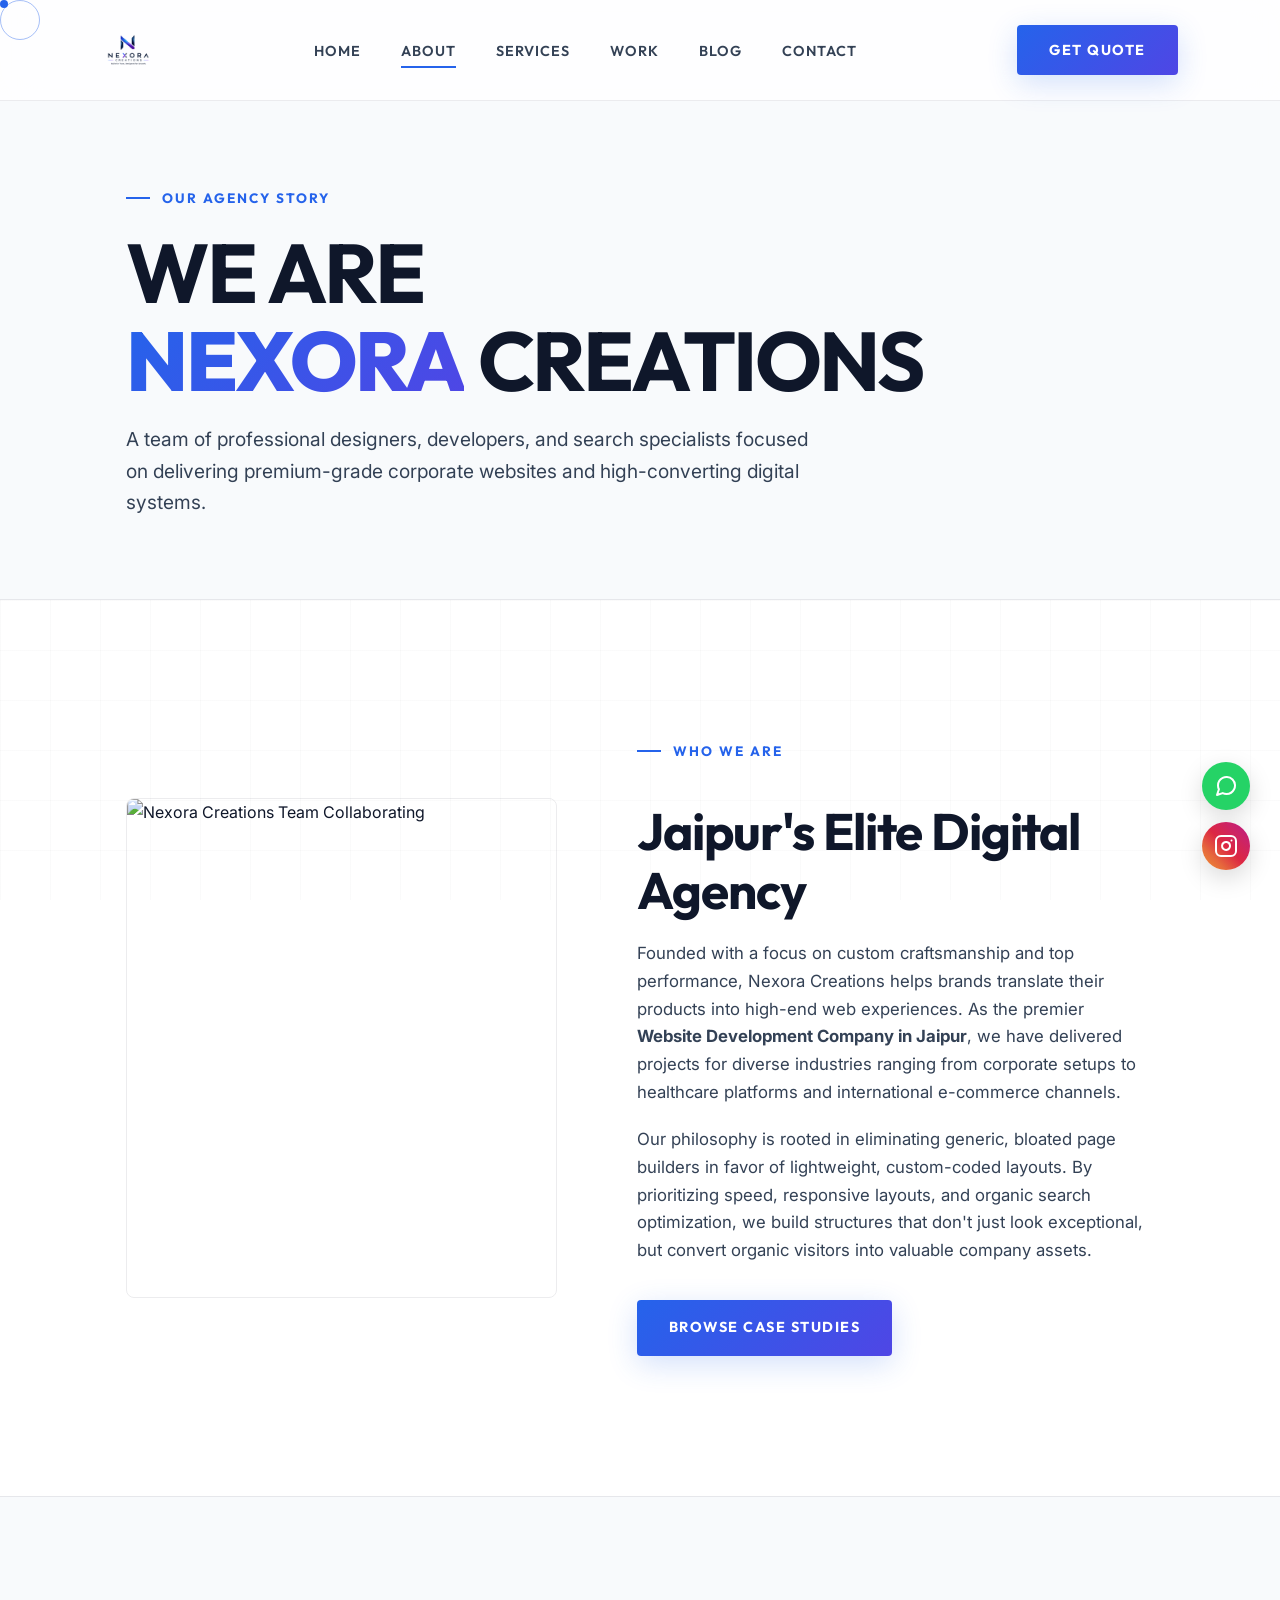
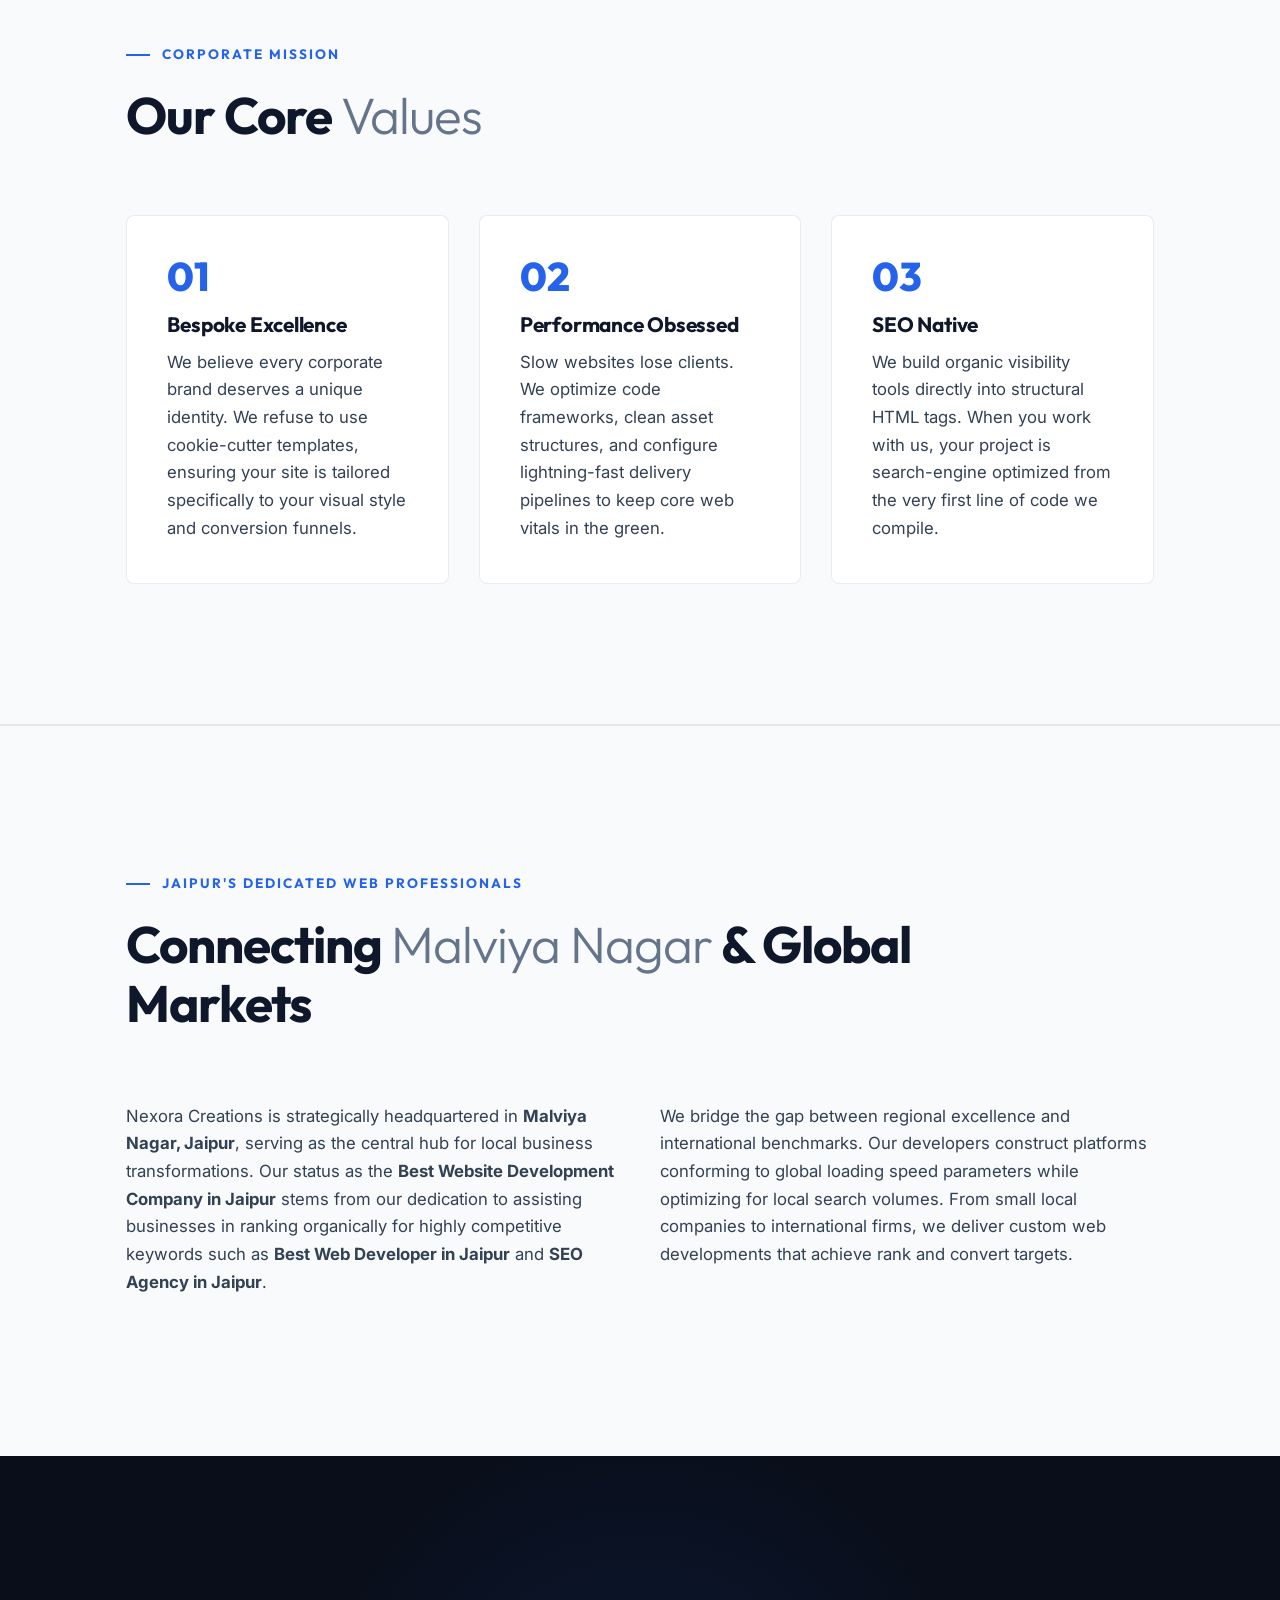
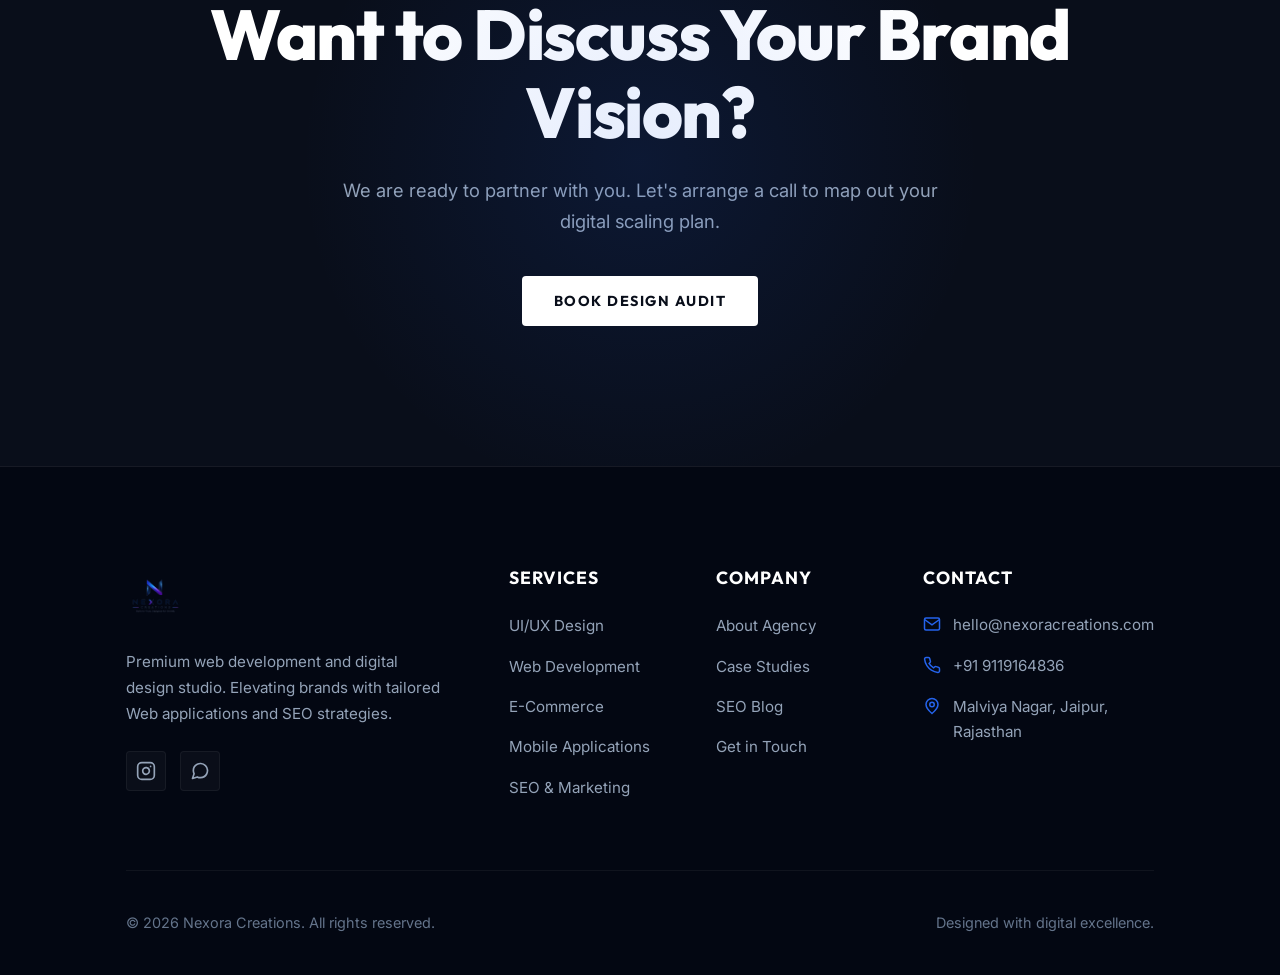
==== commit 09727ad5: "Remove founder section and update service links Removed founder details and professional team sectio" ====
--- a/about.html
+++ b/about.html
@@ -52,12 +52,6 @@
           "addressRegion": "Rajasthan",
           "postalCode": "302017",
           "addressCountry": "IN"
-        },
-        "founder": {
-          "@type": "Person",
-          "name": "Ankit Sharma",
-          "jobTitle": "CEO & Founder",
-          "image": "ankit-sharma.jpg"
         }
       }
     }
@@ -199,50 +193,7 @@
             </div>
         </section>
 
-        <!-- Professional Team Section -->
-        <section class="about-team" id="leadership">
-            <div class="container">
-                <div class="section-title-wrap text-center">
-                    <div class="section-tag gs-reveal">Agency Leadership</div>
-                    <h2 class="section-title gs-reveal">Meet the <span>Founder</span></h2>
-                    <p class="lead gs-reveal" style="margin-inline: auto;">Nexora Creations is driven by a single-minded vision to deliver elite digital craftsmanship directly to businesses globally.</p>
-                </div>
-
-                <div class="founder-profile-grid gs-reveal">
-                    <!-- Left: Founder Image Wrapper -->
-                    <div class="founder-img-col">
-                        <div class="founder-img-wrapper" data-tilt>
-                            <img src="ankit-sharma.jpg" alt="Ankit Sharma - CEO & Founder of Nexora Creations" class="founder-image">
-                            <div class="founder-img-glow"></div>
-                        </div>
-                    </div>
-                    
-                    <!-- Right: Founder Details & Biography -->
-                    <div class="founder-info-col">
-                        <div class="founder-role-tag">CEO & Founder</div>
-                        <h3 class="founder-name">Ankit Sharma</h3>
-                        <p class="founder-quote">"At Nexora Creations, we do not believe in standard templates or bloated page builders. We engineer high-performance, bespoke digital assets designed to scale, rank on top of search results, and convert visitors into long-term enterprise value."</p>
-                        
-                        <div class="founder-bio">
-                            <p>Ankit Sharma founded Nexora Creations with the goal of bridging the gap between high-end design aesthetics and custom web development. Under his direct leadership, the studio has delivered over 150+ successful projects, establishing a reputation as the premier boutique digital studio in Malviya Nagar, Jaipur.</p>
-                            <p>By personally overseeing the strategy, user-experience design, and architecture code reviews of every single client milestone, Ankit ensures that Nexora’s engineering standard remains clean, responsive, and fully optimized for local & global search visibility.</p>
-                        </div>
-
-                        <!-- Founder Socials & CTA -->
-                        <div class="founder-socials-wrap">
-                            <a href="https://wa.me/919119164836" target="_blank" class="founder-social-link" aria-label="WhatsApp Contact">
-                                <svg viewBox="0 0 24 24" width="20" height="20" stroke="currentColor" stroke-width="2" fill="none"><path d="M21 11.5a8.38 8.38 0 0 1-.9 3.8 8.5 8.5 0 0 1-7.6 4.7 8.38 8.38 0 0 1-3.8-.9L3 21l1.9-5.7a8.38 8.38 0 0 1-.9-3.8 8.5 8.5 0 0 1 4.7-7.6 8.38 8.38 0 0 1 3.8-.9h.5a8.48 8.48 0 0 1 8 8v.5z"></path></svg>
-                                <span>Direct Chat</span>
-                            </a>
-                            <a href="mailto:hello@nexoracreations.com" class="founder-social-link" aria-label="Email Contact">
-                                <svg viewBox="0 0 24 24" width="20" height="20" stroke="currentColor" stroke-width="2" fill="none"><path d="M4 4h16c1.1 0 2 .9 2 2v12c0 1.1-.9 2-2 2H4c-1.1 0-2-.9-2-2V6c0-1.1.9-2 2-2z"></path><polyline points="22,6 12,13 2,6"></polyline></svg>
-                                <span>Get in Touch</span>
-                            </a>
-                        </div>
-                    </div>
-                </div>
-            </div>
-        </section>
+
 
         <!-- Local SEO Text Module -->
         <section class="about-seo" style="background-color: var(--color-bg-alt); border-top: 1px solid var(--color-border-light);">
@@ -288,11 +239,11 @@
                 <div>
                     <h4 class="footer-title">Services</h4>
                     <ul class="footer-links">
-                        <li><a href="services.html">UI/UX Design</a></li>
-                        <li><a href="services.html">Web Development</a></li>
-                        <li><a href="services.html">E-Commerce</a></li>
-                        <li><a href="services.html">Mobile Applications</a></li>
-                        <li><a href="services.html">SEO & Marketing</a></li>
+                        <li><a href="services.html#ui-ux">UI/UX Design</a></li>
+                        <li><a href="services.html#web-dev">Web Development</a></li>
+                        <li><a href="services.html#ecommerce">E-Commerce</a></li>
+                        <li><a href="services.html#mobile-apps">Mobile Applications</a></li>
+                        <li><a href="services.html#seo-marketing">SEO & Marketing</a></li>
                     </ul>
                 </div>
 
--- a/css/style.css
+++ b/css/style.css
@@ -447,6 +447,23 @@
     z-index: 1;
 }
 
+.btn:focus-visible {
+    outline: 2px solid var(--color-primary);
+    outline-offset: 4px;
+    transform: translateY(-2px);
+}
+
+.btn:active {
+    transform: translateY(1px) scale(0.98);
+    transition: transform 0.1s ease;
+}
+
+a:focus-visible {
+    outline: 2px solid var(--color-primary);
+    outline-offset: 2px;
+    border-radius: 2px;
+}
+
 .btn-primary {
     background: linear-gradient(135deg, var(--color-primary), var(--color-accent));
     color: #ffffff;
